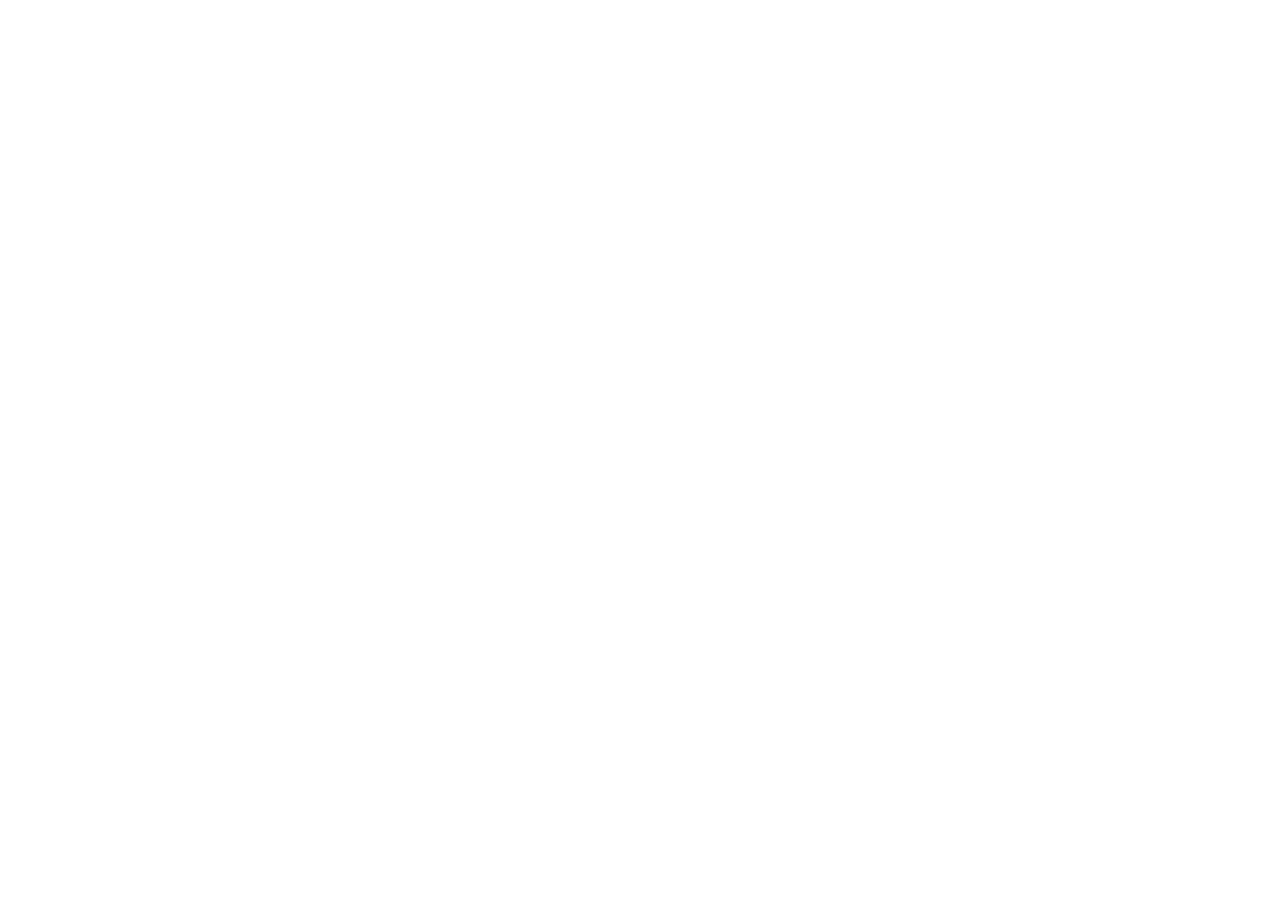
==== index.html @ e429cd85 "在login分支上修改了index和login页面" ====
<!DOCTYPE html>
<html lang="en">
<head>
    <meta charset="UTF-8">
    <meta name="viewport" content="width=device-width, initial-scale=1.0">
    <meta http-equiv="X-UA-Compatible" content="ie=edge">
    <title>Document</title>
</head>
<body>
    
</body>
</html>
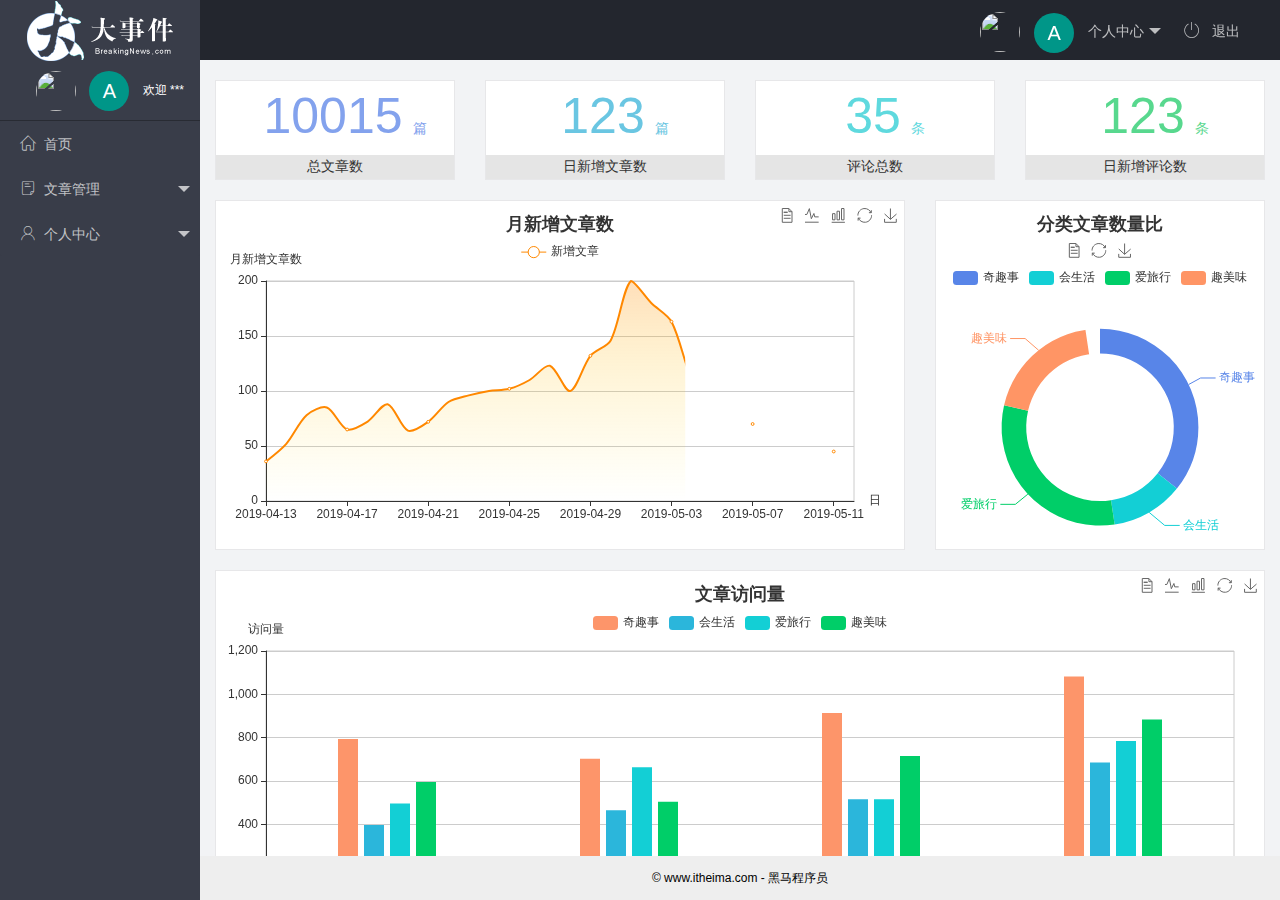
==== commit eb277667: "完成了login页面的开发" ====
--- a/index.html
+++ b/index.html
@@ -4,9 +4,106 @@
     <meta charset="UTF-8">
     <meta name="viewport" content="width=device-width, initial-scale=1.0">
     <meta http-equiv="X-UA-Compatible" content="ie=edge">
-    <title>Document</title>
+    <title>后台主页</title>
+    <link rel="stylesheet" href="./assets/lib/layui/css/layui.css">
+    <link rel="stylesheet" href="/assets/fonts/iconfont.css" />
+    <link rel="stylesheet" href="./assets/css/index.css">
 </head>
 <body>
-    
-</body>
+    <div class="layui-layout layui-layout-admin">
+      <div class="layui-header">
+        <div class="layui-logo layui-hide-xs layui-bg-black"> <img src="./assets/images/logo.png" alt=""></div>
+        <!-- 头部区域（可配合layui 已有的水平导航） -->
+        <ul class="layui-nav layui-layout-left">
+          <!-- 移动端显示 -->
+          <li class="layui-nav-item layui-show-xs-inline-block layui-hide-sm" lay-header-event="menuLeft">
+            <i class="layui-icon layui-icon-spread-left"></i>
+          </li>
+        
+          </li>
+        </ul>
+        <ul class="layui-nav layui-layout-right">
+          <li class="layui-nav-item layui-hide layui-show-md-inline-block">
+            <a href="javascript:;">
+              <img src="//tva1.sinaimg.cn/crop.0.0.118.118.180/5db11ff4gw1e77d3nqrv8j203b03cweg.jpg" class="layui-nav-img">
+              <span class="text-avatar">A</span>
+              个人中心
+            </a>
+            <dl class="layui-nav-child">
+              <dd><a href="">基本资料</a></dd>
+              <dd><a href="">更换头像</a></dd>
+              <dd><a href="">重置密码</a></dd>
+            </dl>
+          </li>
+          <li class="layui-nav-item" lay-header-event="menuRight" lay-unselect>
+            <a href="javascript:;">
+              <i class="iconfont icon-tuichu"></i>
+              退出
+            </a>
+          </li>
+        </ul>
+      </div>
+      
+      <div class="layui-side layui-bg-black">
+        <div class="layui-side-scroll">
+                <div class="userinfo">
+                        <img src="http://t.cn/RCzsdCq" class="layui-nav-img" />
+                        <span class="text-avatar">A</span>
+                        <span id="welcome">欢迎 ***</span>
+                      </div>
+          <!-- 左侧导航区域（可配合layui已有的垂直导航） -->
+          <ul class="layui-nav layui-nav-tree" lay-filter="test" lay-shrink="all">
+                <li class="layui-nav-item">
+                   
+                        <a class="" href="javascript:;" target="fm"> <span class="iconfont icon-home"></span>首页</a>
+                      </li>
+                      <li class="layui-nav-item">
+                            <a class="" href="javascript:;"><span class="iconfont icon-16"></span>文章管理</a>
+                            <dl class="layui-nav-child">
+                              <dd>
+                                <a href="javascript:;"><i class="layui-icon layui-icon-app"></i>文章类别</a>
+                              </dd>
+                              <dd>
+                                <a href="javascript:;"><i class="layui-icon layui-icon-app"></i>文章列表</a>
+                              </dd>
+                              <dd>
+                                <a href="javascript:;"><i class="layui-icon layui-icon-app"></i>发布文章</a>
+                              </dd>
+                            </dl>
+                          </li>
+            <li class="layui-nav-item">
+                    <a href="javascript:;"><span class="iconfont icon-user"></span>个人中心</a>
+                    <dl class="layui-nav-child">
+                      <dd>
+                        <a href="javascript:;"><i class="layui-icon layui-icon-app"></i>基本资料</a>
+                      </dd>
+                      <dd>
+                        <a href="javascript:;"><i class="layui-icon layui-icon-app"></i>更换头像</a>
+                      </dd>
+                      <dd>
+                        <a href="javascript:;"><i class="layui-icon layui-icon-app"></i>重置密码</a>
+                      </dd>
+                    </dl>
+            </li>
+          </ul>
+        </div>
+      </div>
+      
+      <div class="layui-body">
+        <!-- 内容主体区域 -->
+        <iframe name="fm" src="/home/dashboard.html" frameborder="0"></iframe>
+      </div>
+      
+      <div class="layui-footer">
+        <!-- 底部固定区域 -->
+        © www.itheima.com - 黑马程序员
+      </div>
+    </div>
+
+    </body>
+
+    <script src="./assets/lib/layui/layui.all.js"></script>
+    <script src="./assets/lib/jquery.js"></script>
+    <script src="./assets/js/BaseAPI.js"></script>
+    <script src="./assets/js/index.js"></script>
 </html>--- a/assets/lib/layui/css/layui.css
+++ b/assets/lib/layui/css/layui.css
@@ -0,0 +1,2 @@
+/** layui-v2.5.5 MIT License By https://www.layui.com */
+ .layui-inline,img{display:inline-block;vertical-align:middle}h1,h2,h3,h4,h5,h6{font-weight:400}.layui-edge,.layui-header,.layui-inline,.layui-main{position:relative}.layui-body,.layui-edge,.layui-elip{overflow:hidden}.layui-btn,.layui-edge,.layui-inline,img{vertical-align:middle}.layui-btn,.layui-disabled,.layui-icon,.layui-unselect{-moz-user-select:none;-webkit-user-select:none;-ms-user-select:none}.layui-elip,.layui-form-checkbox span,.layui-form-pane .layui-form-label{text-overflow:ellipsis;white-space:nowrap}.layui-breadcrumb,.layui-tree-btnGroup{visibility:hidden}blockquote,body,button,dd,div,dl,dt,form,h1,h2,h3,h4,h5,h6,input,li,ol,p,pre,td,textarea,th,ul{margin:0;padding:0;-webkit-tap-highlight-color:rgba(0,0,0,0)}a:active,a:hover{outline:0}img{border:none}li{list-style:none}table{border-collapse:collapse;border-spacing:0}h4,h5,h6{font-size:100%}button,input,optgroup,option,select,textarea{font-family:inherit;font-size:inherit;font-style:inherit;font-weight:inherit;outline:0}pre{white-space:pre-wrap;white-space:-moz-pre-wrap;white-space:-pre-wrap;white-space:-o-pre-wrap;word-wrap:break-word}body{line-height:24px;font:14px Helvetica Neue,Helvetica,PingFang SC,Tahoma,Arial,sans-serif}hr{height:1px;margin:10px 0;border:0;clear:both}a{color:#333;text-decoration:none}a:hover{color:#777}a cite{font-style:normal;*cursor:pointer}.layui-border-box,.layui-border-box *{box-sizing:border-box}.layui-box,.layui-box *{box-sizing:content-box}.layui-clear{clear:both;*zoom:1}.layui-clear:after{content:'\20';clear:both;*zoom:1;display:block;height:0}.layui-inline{*display:inline;*zoom:1}.layui-edge{display:inline-block;width:0;height:0;border-width:6px;border-style:dashed;border-color:transparent}.layui-edge-top{top:-4px;border-bottom-color:#999;border-bottom-style:solid}.layui-edge-right{border-left-color:#999;border-left-style:solid}.layui-edge-bottom{top:2px;border-top-color:#999;border-top-style:solid}.layui-edge-left{border-right-color:#999;border-right-style:solid}.layui-disabled,.layui-disabled:hover{color:#d2d2d2!important;cursor:not-allowed!important}.layui-circle{border-radius:100%}.layui-show{display:block!important}.layui-hide{display:none!important}@font-face{font-family:layui-icon;src:url(../font/iconfont.eot?v=250);src:url(../font/iconfont.eot?v=250#iefix) format('embedded-opentype'),url(../font/iconfont.woff2?v=250) format('woff2'),url(../font/iconfont.woff?v=250) format('woff'),url(../font/iconfont.ttf?v=250) format('truetype'),url(../font/iconfont.svg?v=250#layui-icon) format('svg')}.layui-icon{font-family:layui-icon!important;font-size:16px;font-style:normal;-webkit-font-smoothing:antialiased;-moz-osx-font-smoothing:grayscale}.layui-icon-reply-fill:before{content:"\e611"}.layui-icon-set-fill:before{content:"\e614"}.layui-icon-menu-fill:before{content:"\e60f"}.layui-icon-search:before{content:"\e615"}.layui-icon-share:before{content:"\e641"}.layui-icon-set-sm:before{content:"\e620"}.layui-icon-engine:before{content:"\e628"}.layui-icon-close:before{content:"\1006"}.layui-icon-close-fill:before{content:"\1007"}.layui-icon-chart-screen:before{content:"\e629"}.layui-icon-star:before{content:"\e600"}.layui-icon-circle-dot:before{content:"\e617"}.layui-icon-chat:before{content:"\e606"}.layui-icon-release:before{content:"\e609"}.layui-icon-list:before{content:"\e60a"}.layui-icon-chart:before{content:"\e62c"}.layui-icon-ok-circle:before{content:"\1005"}.layui-icon-layim-theme:before{content:"\e61b"}.layui-icon-table:before{content:"\e62d"}.layui-icon-right:before{content:"\e602"}.layui-icon-left:before{content:"\e603"}.layui-icon-cart-simple:before{content:"\e698"}.layui-icon-face-cry:before{content:"\e69c"}.layui-icon-face-smile:before{content:"\e6af"}.layui-icon-survey:before{content:"\e6b2"}.layui-icon-tree:before{content:"\e62e"}.layui-icon-upload-circle:before{content:"\e62f"}.layui-icon-add-circle:before{content:"\e61f"}.layui-icon-download-circle:before{content:"\e601"}.layui-icon-templeate-1:before{content:"\e630"}.layui-icon-util:before{content:"\e631"}.layui-icon-face-surprised:before{content:"\e664"}.layui-icon-edit:before{content:"\e642"}.layui-icon-speaker:before{content:"\e645"}.layui-icon-down:before{content:"\e61a"}.layui-icon-file:before{content:"\e621"}.layui-icon-layouts:before{content:"\e632"}.layui-icon-rate-half:before{content:"\e6c9"}.layui-icon-add-circle-fine:before{content:"\e608"}.layui-icon-prev-circle:before{content:"\e633"}.layui-icon-read:before{content:"\e705"}.layui-icon-404:before{content:"\e61c"}.layui-icon-carousel:before{content:"\e634"}.layui-icon-help:before{content:"\e607"}.layui-icon-code-circle:before{content:"\e635"}.layui-icon-water:before{content:"\e636"}.layui-icon-username:before{content:"\e66f"}.layui-icon-find-fill:before{content:"\e670"}.layui-icon-about:before{content:"\e60b"}.layui-icon-location:before{content:"\e715"}.layui-icon-up:before{content:"\e619"}.layui-icon-pause:before{content:"\e651"}.layui-icon-date:before{content:"\e637"}.layui-icon-layim-uploadfile:before{content:"\e61d"}.layui-icon-delete:before{content:"\e640"}.layui-icon-play:before{content:"\e652"}.layui-icon-top:before{content:"\e604"}.layui-icon-friends:before{content:"\e612"}.layui-icon-refresh-3:before{content:"\e9aa"}.layui-icon-ok:before{content:"\e605"}.layui-icon-layer:before{content:"\e638"}.layui-icon-face-smile-fine:before{content:"\e60c"}.layui-icon-dollar:before{content:"\e659"}.layui-icon-group:before{content:"\e613"}.layui-icon-layim-download:before{content:"\e61e"}.layui-icon-picture-fine:before{content:"\e60d"}.layui-icon-link:before{content:"\e64c"}.layui-icon-diamond:before{content:"\e735"}.layui-icon-log:before{content:"\e60e"}.layui-icon-rate-solid:before{content:"\e67a"}.layui-icon-fonts-del:before{content:"\e64f"}.layui-icon-unlink:before{content:"\e64d"}.layui-icon-fonts-clear:before{content:"\e639"}.layui-icon-triangle-r:before{content:"\e623"}.layui-icon-circle:before{content:"\e63f"}.layui-icon-radio:before{content:"\e643"}.layui-icon-align-center:before{content:"\e647"}.layui-icon-align-right:before{content:"\e648"}.layui-icon-align-left:before{content:"\e649"}.layui-icon-loading-1:before{content:"\e63e"}.layui-icon-return:before{content:"\e65c"}.layui-icon-fonts-strong:before{content:"\e62b"}.layui-icon-upload:before{content:"\e67c"}.layui-icon-dialogue:before{content:"\e63a"}.layui-icon-video:before{content:"\e6ed"}.layui-icon-headset:before{content:"\e6fc"}.layui-icon-cellphone-fine:before{content:"\e63b"}.layui-icon-add-1:before{content:"\e654"}.layui-icon-face-smile-b:before{content:"\e650"}.layui-icon-fonts-html:before{content:"\e64b"}.layui-icon-form:before{content:"\e63c"}.layui-icon-cart:before{content:"\e657"}.layui-icon-camera-fill:before{content:"\e65d"}.layui-icon-tabs:before{content:"\e62a"}.layui-icon-fonts-code:before{content:"\e64e"}.layui-icon-fire:before{content:"\e756"}.layui-icon-set:before{content:"\e716"}.layui-icon-fonts-u:before{content:"\e646"}.layui-icon-triangle-d:before{content:"\e625"}.layui-icon-tips:before{content:"\e702"}.layui-icon-picture:before{content:"\e64a"}.layui-icon-more-vertical:before{content:"\e671"}.layui-icon-flag:before{content:"\e66c"}.layui-icon-loading:before{content:"\e63d"}.layui-icon-fonts-i:before{content:"\e644"}.layui-icon-refresh-1:before{content:"\e666"}.layui-icon-rmb:before{content:"\e65e"}.layui-icon-home:before{content:"\e68e"}.layui-icon-user:before{content:"\e770"}.layui-icon-notice:before{content:"\e667"}.layui-icon-login-weibo:before{content:"\e675"}.layui-icon-voice:before{content:"\e688"}.layui-icon-upload-drag:before{content:"\e681"}.layui-icon-login-qq:before{content:"\e676"}.layui-icon-snowflake:before{content:"\e6b1"}.layui-icon-file-b:before{content:"\e655"}.layui-icon-template:before{content:"\e663"}.layui-icon-auz:before{content:"\e672"}.layui-icon-console:before{content:"\e665"}.layui-icon-app:before{content:"\e653"}.layui-icon-prev:before{content:"\e65a"}.layui-icon-website:before{content:"\e7ae"}.layui-icon-next:before{content:"\e65b"}.layui-icon-component:before{content:"\e857"}.layui-icon-more:before{content:"\e65f"}.layui-icon-login-wechat:before{content:"\e677"}.layui-icon-shrink-right:before{content:"\e668"}.layui-icon-spread-left:before{content:"\e66b"}.layui-icon-camera:before{content:"\e660"}.layui-icon-note:before{content:"\e66e"}.layui-icon-refresh:before{content:"\e669"}.layui-icon-female:before{content:"\e661"}.layui-icon-male:before{content:"\e662"}.layui-icon-password:before{content:"\e673"}.layui-icon-senior:before{content:"\e674"}.layui-icon-theme:before{content:"\e66a"}.layui-icon-tread:before{content:"\e6c5"}.layui-icon-praise:before{content:"\e6c6"}.layui-icon-star-fill:before{content:"\e658"}.layui-icon-rate:before{content:"\e67b"}.layui-icon-template-1:before{content:"\e656"}.layui-icon-vercode:before{content:"\e679"}.layui-icon-cellphone:before{content:"\e678"}.layui-icon-screen-full:before{content:"\e622"}.layui-icon-screen-restore:before{content:"\e758"}.layui-icon-cols:before{content:"\e610"}.layui-icon-export:before{content:"\e67d"}.layui-icon-print:before{content:"\e66d"}.layui-icon-slider:before{content:"\e714"}.layui-icon-addition:before{content:"\e624"}.layui-icon-subtraction:before{content:"\e67e"}.layui-icon-service:before{content:"\e626"}.layui-icon-transfer:before{content:"\e691"}.layui-main{width:1140px;margin:0 auto}.layui-header{z-index:1000;height:60px}.layui-header a:hover{transition:all .5s;-webkit-transition:all .5s}.layui-side{position:fixed;left:0;top:0;bottom:0;z-index:999;width:200px;overflow-x:hidden}.layui-side-scroll{position:relative;width:220px;height:100%;overflow-x:hidden}.layui-body{position:absolute;left:200px;right:0;top:0;bottom:0;z-index:998;width:auto;overflow-y:auto;box-sizing:border-box}.layui-layout-body{overflow:hidden}.layui-layout-admin .layui-header{background-color:#23262E}.layui-layout-admin .layui-side{top:60px;width:200px;overflow-x:hidden}.layui-layout-admin .layui-body{position:fixed;top:60px;bottom:44px}.layui-layout-admin .layui-main{width:auto;margin:0 15px}.layui-layout-admin .layui-footer{position:fixed;left:200px;right:0;bottom:0;height:44px;line-height:44px;padding:0 15px;background-color:#eee}.layui-layout-admin .layui-logo{position:absolute;left:0;top:0;width:200px;height:100%;line-height:60px;text-align:center;color:#009688;font-size:16px}.layui-layout-admin .layui-header .layui-nav{background:0 0}.layui-layout-left{position:absolute!important;left:200px;top:0}.layui-layout-right{position:absolute!important;right:0;top:0}.layui-container{position:relative;margin:0 auto;padding:0 15px;box-sizing:border-box}.layui-fluid{position:relative;margin:0 auto;padding:0 15px}.layui-row:after,.layui-row:before{content:'';display:block;clear:both}.layui-col-lg1,.layui-col-lg10,.layui-col-lg11,.layui-col-lg12,.layui-col-lg2,.layui-col-lg3,.layui-col-lg4,.layui-col-lg5,.layui-col-lg6,.layui-col-lg7,.layui-col-lg8,.layui-col-lg9,.layui-col-md1,.layui-col-md10,.layui-col-md11,.layui-col-md12,.layui-col-md2,.layui-col-md3,.layui-col-md4,.layui-col-md5,.layui-col-md6,.layui-col-md7,.layui-col-md8,.layui-col-md9,.layui-col-sm1,.layui-col-sm10,.layui-col-sm11,.layui-col-sm12,.layui-col-sm2,.layui-col-sm3,.layui-col-sm4,.layui-col-sm5,.layui-col-sm6,.layui-col-sm7,.layui-col-sm8,.layui-col-sm9,.layui-col-xs1,.layui-col-xs10,.layui-col-xs11,.layui-col-xs12,.layui-col-xs2,.layui-col-xs3,.layui-col-xs4,.layui-col-xs5,.layui-col-xs6,.layui-col-xs7,.layui-col-xs8,.layui-col-xs9{position:relative;display:block;box-sizing:border-box}.layui-col-xs1,.layui-col-xs10,.layui-col-xs11,.layui-col-xs12,.layui-col-xs2,.layui-col-xs3,.layui-col-xs4,.layui-col-xs5,.layui-col-xs6,.layui-col-xs7,.layui-col-xs8,.layui-col-xs9{float:left}.layui-col-xs1{width:8.33333333%}.layui-col-xs2{width:16.66666667%}.layui-col-xs3{width:25%}.layui-col-xs4{width:33.33333333%}.layui-col-xs5{width:41.66666667%}.layui-col-xs6{width:50%}.layui-col-xs7{width:58.33333333%}.layui-col-xs8{width:66.66666667%}.layui-col-xs9{width:75%}.layui-col-xs10{width:83.33333333%}.layui-col-xs11{width:91.66666667%}.layui-col-xs12{width:100%}.layui-col-xs-offset1{margin-left:8.33333333%}.layui-col-xs-offset2{margin-left:16.66666667%}.layui-col-xs-offset3{margin-left:25%}.layui-col-xs-offset4{margin-left:33.33333333%}.layui-col-xs-offset5{margin-left:41.66666667%}.layui-col-xs-offset6{margin-left:50%}.layui-col-xs-offset7{margin-left:58.33333333%}.layui-col-xs-offset8{margin-left:66.66666667%}.layui-col-xs-offset9{margin-left:75%}.layui-col-xs-offset10{margin-left:83.33333333%}.layui-col-xs-offset11{margin-left:91.66666667%}.layui-col-xs-offset12{margin-left:100%}@media screen and (max-width:768px){.layui-hide-xs{display:none!important}.layui-show-xs-block{display:block!important}.layui-show-xs-inline{display:inline!important}.layui-show-xs-inline-block{display:inline-block!important}}@media screen and (min-width:768px){.layui-container{width:750px}.layui-hide-sm{display:none!important}.layui-show-sm-block{display:block!important}.layui-show-sm-inline{display:inline!important}.layui-show-sm-inline-block{display:inline-block!important}.layui-col-sm1,.layui-col-sm10,.layui-col-sm11,.layui-col-sm12,.layui-col-sm2,.layui-col-sm3,.layui-col-sm4,.layui-col-sm5,.layui-col-sm6,.layui-col-sm7,.layui-col-sm8,.layui-col-sm9{float:left}.layui-col-sm1{width:8.33333333%}.layui-col-sm2{width:16.66666667%}.layui-col-sm3{width:25%}.layui-col-sm4{width:33.33333333%}.layui-col-sm5{width:41.66666667%}.layui-col-sm6{width:50%}.layui-col-sm7{width:58.33333333%}.layui-col-sm8{width:66.66666667%}.layui-col-sm9{width:75%}.layui-col-sm10{width:83.33333333%}.layui-col-sm11{width:91.66666667%}.layui-col-sm12{width:100%}.layui-col-sm-offset1{margin-left:8.33333333%}.layui-col-sm-offset2{margin-left:16.66666667%}.layui-col-sm-offset3{margin-left:25%}.layui-col-sm-offset4{margin-left:33.33333333%}.layui-col-sm-offset5{margin-left:41.66666667%}.layui-col-sm-offset6{margin-left:50%}.layui-col-sm-offset7{margin-left:58.33333333%}.layui-col-sm-offset8{margin-left:66.66666667%}.layui-col-sm-offset9{margin-left:75%}.layui-col-sm-offset10{margin-left:83.33333333%}.layui-col-sm-offset11{margin-left:91.66666667%}.layui-col-sm-offset12{margin-left:100%}}@media screen and (min-width:992px){.layui-container{width:970px}.layui-hide-md{display:none!important}.layui-show-md-block{display:block!important}.layui-show-md-inline{display:inline!important}.layui-show-md-inline-block{display:inline-block!important}.layui-col-md1,.layui-col-md10,.layui-col-md11,.layui-col-md12,.layui-col-md2,.layui-col-md3,.layui-col-md4,.layui-col-md5,.layui-col-md6,.layui-col-md7,.layui-col-md8,.layui-col-md9{float:left}.layui-col-md1{width:8.33333333%}.layui-col-md2{width:16.66666667%}.layui-col-md3{width:25%}.layui-col-md4{width:33.33333333%}.layui-col-md5{width:41.66666667%}.layui-col-md6{width:50%}.layui-col-md7{width:58.33333333%}.layui-col-md8{width:66.66666667%}.layui-col-md9{width:75%}.layui-col-md10{width:83.33333333%}.layui-col-md11{width:91.66666667%}.layui-col-md12{width:100%}.layui-col-md-offset1{margin-left:8.33333333%}.layui-col-md-offset2{margin-left:16.66666667%}.layui-col-md-offset3{margin-left:25%}.layui-col-md-offset4{margin-left:33.33333333%}.layui-col-md-offset5{margin-left:41.66666667%}.layui-col-md-offset6{margin-left:50%}.layui-col-md-offset7{margin-left:58.33333333%}.layui-col-md-offset8{margin-left:66.66666667%}.layui-col-md-offset9{margin-left:75%}.layui-col-md-offset10{margin-left:83.33333333%}.layui-col-md-offset11{margin-left:91.66666667%}.layui-col-md-offset12{margin-left:100%}}@media screen and (min-width:1200px){.layui-container{width:1170px}.layui-hide-lg{display:none!important}.layui-show-lg-block{display:block!important}.layui-show-lg-inline{display:inline!important}.layui-show-lg-inline-block{display:inline-block!important}.layui-col-lg1,.layui-col-lg10,.layui-col-lg11,.layui-col-lg12,.layui-col-lg2,.layui-col-lg3,.layui-col-lg4,.layui-col-lg5,.layui-col-lg6,.layui-col-lg7,.layui-col-lg8,.layui-col-lg9{float:left}.layui-col-lg1{width:8.33333333%}.layui-col-lg2{width:16.66666667%}.layui-col-lg3{width:25%}.layui-col-lg4{width:33.33333333%}.layui-col-lg5{width:41.66666667%}.layui-col-lg6{width:50%}.layui-col-lg7{width:58.33333333%}.layui-col-lg8{width:66.66666667%}.layui-col-lg9{width:75%}.layui-col-lg10{width:83.33333333%}.layui-col-lg11{width:91.66666667%}.layui-col-lg12{width:100%}.layui-col-lg-offset1{margin-left:8.33333333%}.layui-col-lg-offset2{margin-left:16.66666667%}.layui-col-lg-offset3{margin-left:25%}.layui-col-lg-offset4{margin-left:33.33333333%}.layui-col-lg-offset5{margin-left:41.66666667%}.layui-col-lg-offset6{margin-left:50%}.layui-col-lg-offset7{margin-left:58.33333333%}.layui-col-lg-offset8{margin-left:66.66666667%}.layui-col-lg-offset9{margin-left:75%}.layui-col-lg-offset10{margin-left:83.33333333%}.layui-col-lg-offset11{margin-left:91.66666667%}.layui-col-lg-offset12{margin-left:100%}}.layui-col-space1{margin:-.5px}.layui-col-space1>*{padding:.5px}.layui-col-space3{margin:-1.5px}.layui-col-space3>*{padding:1.5px}.layui-col-space5{margin:-2.5px}.layui-col-space5>*{padding:2.5px}.layui-col-space8{margin:-3.5px}.layui-col-space8>*{padding:3.5px}.layui-col-space10{margin:-5px}.layui-col-space10>*{padding:5px}.layui-col-space12{margin:-6px}.layui-col-space12>*{padding:6px}.layui-col-space15{margin:-7.5px}.layui-col-space15>*{padding:7.5px}.layui-col-space18{margin:-9px}.layui-col-space18>*{padding:9px}.layui-col-space20{margin:-10px}.layui-col-space20>*{padding:10px}.layui-col-space22{margin:-11px}.layui-col-space22>*{padding:11px}.layui-col-space25{margin:-12.5px}.layui-col-space25>*{padding:12.5px}.layui-col-space30{margin:-15px}.layui-col-space30>*{padding:15px}.layui-btn,.layui-input,.layui-select,.layui-textarea,.layui-upload-button{outline:0;-webkit-appearance:none;transition:all .3s;-webkit-transition:all .3s;box-sizing:border-box}.layui-elem-quote{margin-bottom:10px;padding:15px;line-height:22px;border-left:5px solid #009688;border-radius:0 2px 2px 0;background-color:#f2f2f2}.layui-quote-nm{border-style:solid;border-width:1px 1px 1px 5px;background:0 0}.layui-elem-field{margin-bottom:10px;padding:0;border-width:1px;border-style:solid}.layui-elem-field legend{margin-left:20px;padding:0 10px;font-size:20px;font-weight:300}.layui-field-title{margin:10px 0 20px;border-width:1px 0 0}.layui-field-box{padding:10px 15px}.layui-field-title .layui-field-box{padding:10px 0}.layui-progress{position:relative;height:6px;border-radius:20px;background-color:#e2e2e2}.layui-progress-bar{position:absolute;left:0;top:0;width:0;max-width:100%;height:6px;border-radius:20px;text-align:right;background-color:#5FB878;transition:all .3s;-webkit-transition:all .3s}.layui-progress-big,.layui-progress-big .layui-progress-bar{height:18px;line-height:18px}.layui-progress-text{position:relative;top:-20px;line-height:18px;font-size:12px;color:#666}.layui-progress-big .layui-progress-text{position:static;padding:0 10px;color:#fff}.layui-collapse{border-width:1px;border-style:solid;border-radius:2px}.layui-colla-content,.layui-colla-item{border-top-width:1px;border-top-style:solid}.layui-colla-item:first-child{border-top:none}.layui-colla-title{position:relative;height:42px;line-height:42px;padding:0 15px 0 35px;color:#333;background-color:#f2f2f2;cursor:pointer;font-size:14px;overflow:hidden}.layui-colla-content{display:none;padding:10px 15px;line-height:22px;color:#666}.layui-colla-icon{position:absolute;left:15px;top:0;font-size:14px}.layui-card{margin-bottom:15px;border-radius:2px;background-color:#fff;box-shadow:0 1px 2px 0 rgba(0,0,0,.05)}.layui-card:last-child{margin-bottom:0}.layui-card-header{position:relative;height:42px;line-height:42px;padding:0 15px;border-bottom:1px solid #f6f6f6;color:#333;border-radius:2px 2px 0 0;font-size:14px}.layui-bg-black,.layui-bg-blue,.layui-bg-cyan,.layui-bg-green,.layui-bg-orange,.layui-bg-red{color:#fff!important}.layui-card-body{position:relative;padding:10px 15px;line-height:24px}.layui-card-body[pad15]{padding:15px}.layui-card-body[pad20]{padding:20px}.layui-card-body .layui-table{margin:5px 0}.layui-card .layui-tab{margin:0}.layui-panel-window{position:relative;padding:15px;border-radius:0;border-top:5px solid #E6E6E6;background-color:#fff}.layui-auxiliar-moving{position:fixed;left:0;right:0;top:0;bottom:0;width:100%;height:100%;background:0 0;z-index:9999999999}.layui-form-label,.layui-form-mid,.layui-form-select,.layui-input-block,.layui-input-inline,.layui-textarea{position:relative}.layui-bg-red{background-color:#FF5722!important}.layui-bg-orange{background-color:#FFB800!important}.layui-bg-green{background-color:#009688!important}.layui-bg-cyan{background-color:#2F4056!important}.layui-bg-blue{background-color:#1E9FFF!important}.layui-bg-black{background-color:#393D49!important}.layui-bg-gray{background-color:#eee!important;color:#666!important}.layui-badge-rim,.layui-colla-content,.layui-colla-item,.layui-collapse,.layui-elem-field,.layui-form-pane .layui-form-item[pane],.layui-form-pane .layui-form-label,.layui-input,.layui-layedit,.layui-layedit-tool,.layui-quote-nm,.layui-select,.layui-tab-bar,.layui-tab-card,.layui-tab-title,.layui-tab-title .layui-this:after,.layui-textarea{border-color:#e6e6e6}.layui-timeline-item:before,hr{background-color:#e6e6e6}.layui-text{line-height:22px;font-size:14px;color:#666}.layui-text h1,.layui-text h2,.layui-text h3{font-weight:500;color:#333}.layui-text h1{font-size:30px}.layui-text h2{font-size:24px}.layui-text h3{font-size:18px}.layui-text a:not(.layui-btn){color:#01AAED}.layui-text a:not(.layui-btn):hover{text-decoration:underline}.layui-text ul{padding:5px 0 5px 15px}.layui-text ul li{margin-top:5px;list-style-type:disc}.layui-text em,.layui-word-aux{color:#999!important;padding:0 5px!important}.layui-btn{display:inline-block;height:38px;line-height:38px;padding:0 18px;background-color:#009688;color:#fff;white-space:nowrap;text-align:center;font-size:14px;border:none;border-radius:2px;cursor:pointer}.layui-btn:hover{opacity:.8;filter:alpha(opacity=80);color:#fff}.layui-btn:active{opacity:1;filter:alpha(opacity=100)}.layui-btn+.layui-btn{margin-left:10px}.layui-btn-container{font-size:0}.layui-btn-container .layui-btn{margin-right:10px;margin-bottom:10px}.layui-btn-container .layui-btn+.layui-btn{margin-left:0}.layui-table .layui-btn-container .layui-btn{margin-bottom:9px}.layui-btn-radius{border-radius:100px}.layui-btn .layui-icon{margin-right:3px;font-size:18px;vertical-align:bottom;vertical-align:middle\9}.layui-btn-primary{border:1px solid #C9C9C9;background-color:#fff;color:#555}.layui-btn-primary:hover{border-color:#009688;color:#333}.layui-btn-normal{background-color:#1E9FFF}.layui-btn-warm{background-color:#FFB800}.layui-btn-danger{background-color:#FF5722}.layui-btn-checked{background-color:#5FB878}.layui-btn-disabled,.layui-btn-disabled:active,.layui-btn-disabled:hover{border:1px solid #e6e6e6;background-color:#FBFBFB;color:#C9C9C9;cursor:not-allowed;opacity:1}.layui-btn-lg{height:44px;line-height:44px;padding:0 25px;font-size:16px}.layui-btn-sm{height:30px;line-height:30px;padding:0 10px;font-size:12px}.layui-btn-sm i{font-size:16px!important}.layui-btn-xs{height:22px;line-height:22px;padding:0 5px;font-size:12px}.layui-btn-xs i{font-size:14px!important}.layui-btn-group{display:inline-block;vertical-align:middle;font-size:0}.layui-btn-group .layui-btn{margin-left:0!important;margin-right:0!important;border-left:1px solid rgba(255,255,255,.5);border-radius:0}.layui-btn-group .layui-btn-primary{border-left:none}.layui-btn-group .layui-btn-primary:hover{border-color:#C9C9C9;color:#009688}.layui-btn-group .layui-btn:first-child{border-left:none;border-radius:2px 0 0 2px}.layui-btn-group .layui-btn-primary:first-child{border-left:1px solid #c9c9c9}.layui-btn-group .layui-btn:last-child{border-radius:0 2px 2px 0}.layui-btn-group .layui-btn+.layui-btn{margin-left:0}.layui-btn-group+.layui-btn-group{margin-left:10px}.layui-btn-fluid{width:100%}.layui-input,.layui-select,.layui-textarea{height:38px;line-height:1.3;line-height:38px\9;border-width:1px;border-style:solid;background-color:#fff;border-radius:2px}.layui-input::-webkit-input-placeholder,.layui-select::-webkit-input-placeholder,.layui-textarea::-webkit-input-placeholder{line-height:1.3}.layui-input,.layui-textarea{display:block;width:100%;padding-left:10px}.layui-input:hover,.layui-textarea:hover{border-color:#D2D2D2!important}.layui-input:focus,.layui-textarea:focus{border-color:#C9C9C9!important}.layui-textarea{min-height:100px;height:auto;line-height:20px;padding:6px 10px;resize:vertical}.layui-select{padding:0 10px}.layui-form input[type=checkbox],.layui-form input[type=radio],.layui-form select{display:none}.layui-form [lay-ignore]{display:initial}.layui-form-item{margin-bottom:15px;clear:both;*zoom:1}.layui-form-item:after{content:'\20';clear:both;*zoom:1;display:block;height:0}.layui-form-label{float:left;display:block;padding:9px 15px;width:80px;font-weight:400;line-height:20px;text-align:right}.layui-form-label-col{display:block;float:none;padding:9px 0;line-height:20px;text-align:left}.layui-form-item .layui-inline{margin-bottom:5px;margin-right:10px}.layui-input-block{margin-left:110px;min-height:36px}.layui-input-inline{display:inline-block;vertical-align:middle}.layui-form-item .layui-input-inline{float:left;width:190px;margin-right:10px}.layui-form-text .layui-input-inline{width:auto}.layui-form-mid{float:left;display:block;padding:9px 0!important;line-height:20px;margin-right:10px}.layui-form-danger+.layui-form-select .layui-input,.layui-form-danger:focus{border-color:#FF5722!important}.layui-form-select .layui-input{padding-right:30px;cursor:pointer}.layui-form-select .layui-edge{position:absolute;right:10px;top:50%;margin-top:-3px;cursor:pointer;border-width:6px;border-top-color:#c2c2c2;border-top-style:solid;transition:all .3s;-webkit-transition:all .3s}.layui-form-select dl{display:none;position:absolute;left:0;top:42px;padding:5px 0;z-index:899;min-width:100%;border:1px solid #d2d2d2;max-height:300px;overflow-y:auto;background-color:#fff;border-radius:2px;box-shadow:0 2px 4px rgba(0,0,0,.12);box-sizing:border-box}.layui-form-select dl dd,.layui-form-select dl dt{padding:0 10px;line-height:36px;white-space:nowrap;overflow:hidden;text-overflow:ellipsis}.layui-form-select dl dt{font-size:12px;color:#999}.layui-form-select dl dd{cursor:pointer}.layui-form-select dl dd:hover{background-color:#f2f2f2;-webkit-transition:.5s all;transition:.5s all}.layui-form-select .layui-select-group dd{padding-left:20px}.layui-form-select dl dd.layui-select-tips{padding-left:10px!important;color:#999}.layui-form-select dl dd.layui-this{background-color:#5FB878;color:#fff}.layui-form-checkbox,.layui-form-select dl dd.layui-disabled{background-color:#fff}.layui-form-selected dl{display:block}.layui-form-checkbox,.layui-form-checkbox *,.layui-form-switch{display:inline-block;vertical-align:middle}.layui-form-selected .layui-edge{margin-top:-9px;-webkit-transform:rotate(180deg);transform:rotate(180deg);margin-top:-3px\9}:root .layui-form-selected .layui-edge{margin-top:-9px\0/IE9}.layui-form-selectup dl{top:auto;bottom:42px}.layui-select-none{margin:5px 0;text-align:center;color:#999}.layui-select-disabled .layui-disabled{border-color:#eee!important}.layui-select-disabled .layui-edge{border-top-color:#d2d2d2}.layui-form-checkbox{position:relative;height:30px;line-height:30px;margin-right:10px;padding-right:30px;cursor:pointer;font-size:0;-webkit-transition:.1s linear;transition:.1s linear;box-sizing:border-box}.layui-form-checkbox span{padding:0 10px;height:100%;font-size:14px;border-radius:2px 0 0 2px;background-color:#d2d2d2;color:#fff;overflow:hidden}.layui-form-checkbox:hover span{background-color:#c2c2c2}.layui-form-checkbox i{position:absolute;right:0;top:0;width:30px;height:28px;border:1px solid #d2d2d2;border-left:none;border-radius:0 2px 2px 0;color:#fff;font-size:20px;text-align:center}.layui-form-checkbox:hover i{border-color:#c2c2c2;color:#c2c2c2}.layui-form-checked,.layui-form-checked:hover{border-color:#5FB878}.layui-form-checked span,.layui-form-checked:hover span{background-color:#5FB878}.layui-form-checked i,.layui-form-checked:hover i{color:#5FB878}.layui-form-item .layui-form-checkbox{margin-top:4px}.layui-form-checkbox[lay-skin=primary]{height:auto!important;line-height:normal!important;min-width:18px;min-height:18px;border:none!important;margin-right:0;padding-left:28px;padding-right:0;background:0 0}.layui-form-checkbox[lay-skin=primary] span{padding-left:0;padding-right:15px;line-height:18px;background:0 0;color:#666}.layui-form-checkbox[lay-skin=primary] i{right:auto;left:0;width:16px;height:16px;line-height:16px;border:1px solid #d2d2d2;font-size:12px;border-radius:2px;background-color:#fff;-webkit-transition:.1s linear;transition:.1s linear}.layui-form-checkbox[lay-skin=primary]:hover i{border-color:#5FB878;color:#fff}.layui-form-checked[lay-skin=primary] i{border-color:#5FB878!important;background-color:#5FB878;color:#fff}.layui-checkbox-disbaled[lay-skin=primary] span{background:0 0!important;color:#c2c2c2}.layui-checkbox-disbaled[lay-skin=primary]:hover i{border-color:#d2d2d2}.layui-form-item .layui-form-checkbox[lay-skin=primary]{margin-top:10px}.layui-form-switch{position:relative;height:22px;line-height:22px;min-width:35px;padding:0 5px;margin-top:8px;border:1px solid #d2d2d2;border-radius:20px;cursor:pointer;background-color:#fff;-webkit-transition:.1s linear;transition:.1s linear}.layui-form-switch i{position:absolute;left:5px;top:3px;width:16px;height:16px;border-radius:20px;background-color:#d2d2d2;-webkit-transition:.1s linear;transition:.1s linear}.layui-form-switch em{position:relative;top:0;width:25px;margin-left:21px;padding:0!important;text-align:center!important;color:#999!important;font-style:normal!important;font-size:12px}.layui-form-onswitch{border-color:#5FB878;background-color:#5FB878}.layui-checkbox-disbaled,.layui-checkbox-disbaled i{border-color:#e2e2e2!important}.layui-form-onswitch i{left:100%;margin-left:-21px;background-color:#fff}.layui-form-onswitch em{margin-left:5px;margin-right:21px;color:#fff!important}.layui-checkbox-disbaled span{background-color:#e2e2e2!important}.layui-checkbox-disbaled:hover i{color:#fff!important}[lay-radio]{display:none}.layui-form-radio,.layui-form-radio *{display:inline-block;vertical-align:middle}.layui-form-radio{line-height:28px;margin:6px 10px 0 0;padding-right:10px;cursor:pointer;font-size:0}.layui-form-radio *{font-size:14px}.layui-form-radio>i{margin-right:8px;font-size:22px;color:#c2c2c2}.layui-form-radio>i:hover,.layui-form-radioed>i{color:#5FB878}.layui-radio-disbaled>i{color:#e2e2e2!important}.layui-form-pane .layui-form-label{width:110px;padding:8px 15px;height:38px;line-height:20px;border-width:1px;border-style:solid;border-radius:2px 0 0 2px;text-align:center;background-color:#FBFBFB;overflow:hidden;box-sizing:border-box}.layui-form-pane .layui-input-inline{margin-left:-1px}.layui-form-pane .layui-input-block{margin-left:110px;left:-1px}.layui-form-pane .layui-input{border-radius:0 2px 2px 0}.layui-form-pane .layui-form-text .layui-form-label{float:none;width:100%;border-radius:2px;box-sizing:border-box;text-align:left}.layui-form-pane .layui-form-text .layui-input-inline{display:block;margin:0;top:-1px;clear:both}.layui-form-pane .layui-form-text .layui-input-block{margin:0;left:0;top:-1px}.layui-form-pane .layui-form-text .layui-textarea{min-height:100px;border-radius:0 0 2px 2px}.layui-form-pane .layui-form-checkbox{margin:4px 0 4px 10px}.layui-form-pane .layui-form-radio,.layui-form-pane .layui-form-switch{margin-top:6px;margin-left:10px}.layui-form-pane .layui-form-item[pane]{position:relative;border-width:1px;border-style:solid}.layui-form-pane .layui-form-item[pane] .layui-form-label{position:absolute;left:0;top:0;height:100%;border-width:0 1px 0 0}.layui-form-pane .layui-form-item[pane] .layui-input-inline{margin-left:110px}@media screen and (max-width:450px){.layui-form-item .layui-form-label{text-overflow:ellipsis;overflow:hidden;white-space:nowrap}.layui-form-item .layui-inline{display:block;margin-right:0;margin-bottom:20px;clear:both}.layui-form-item .layui-inline:after{content:'\20';clear:both;display:block;height:0}.layui-form-item .layui-input-inline{display:block;float:none;left:-3px;width:auto;margin:0 0 10px 112px}.layui-form-item .layui-input-inline+.layui-form-mid{margin-left:110px;top:-5px;padding:0}.layui-form-item .layui-form-checkbox{margin-right:5px;margin-bottom:5px}}.layui-layedit{border-width:1px;border-style:solid;border-radius:2px}.layui-layedit-tool{padding:3px 5px;border-bottom-width:1px;border-bottom-style:solid;font-size:0}.layedit-tool-fixed{position:fixed;top:0;border-top:1px solid #e2e2e2}.layui-layedit-tool .layedit-tool-mid,.layui-layedit-tool .layui-icon{display:inline-block;vertical-align:middle;text-align:center;font-size:14px}.layui-layedit-tool .layui-icon{position:relative;width:32px;height:30px;line-height:30px;margin:3px 5px;color:#777;cursor:pointer;border-radius:2px}.layui-layedit-tool .layui-icon:hover{color:#393D49}.layui-layedit-tool .layui-icon:active{color:#000}.layui-layedit-tool .layedit-tool-active{background-color:#e2e2e2;color:#000}.layui-layedit-tool .layui-disabled,.layui-layedit-tool .layui-disabled:hover{color:#d2d2d2;cursor:not-allowed}.layui-layedit-tool .layedit-tool-mid{width:1px;height:18px;margin:0 10px;background-color:#d2d2d2}.layedit-tool-html{width:50px!important;font-size:30px!important}.layedit-tool-b,.layedit-tool-code,.layedit-tool-help{font-size:16px!important}.layedit-tool-d,.layedit-tool-face,.layedit-tool-image,.layedit-tool-unlink{font-size:18px!important}.layedit-tool-image input{position:absolute;font-size:0;left:0;top:0;width:100%;height:100%;opacity:.01;filter:Alpha(opacity=1);cursor:pointer}.layui-layedit-iframe iframe{display:block;width:100%}#LAY_layedit_code{overflow:hidden}.layui-laypage{display:inline-block;*display:inline;*zoom:1;vertical-align:middle;margin:10px 0;font-size:0}.layui-laypage>a:first-child,.layui-laypage>a:first-child em{border-radius:2px 0 0 2px}.layui-laypage>a:last-child,.layui-laypage>a:last-child em{border-radius:0 2px 2px 0}.layui-laypage>:first-child{margin-left:0!important}.layui-laypage>:last-child{margin-right:0!important}.layui-laypage a,.layui-laypage button,.layui-laypage input,.layui-laypage select,.layui-laypage span{border:1px solid #e2e2e2}.layui-laypage a,.layui-laypage span{display:inline-block;*display:inline;*zoom:1;vertical-align:middle;padding:0 15px;height:28px;line-height:28px;margin:0 -1px 5px 0;background-color:#fff;color:#333;font-size:12px}.layui-flow-more a *,.layui-laypage input,.layui-table-view select[lay-ignore]{display:inline-block}.layui-laypage a:hover{color:#009688}.layui-laypage em{font-style:normal}.layui-laypage .layui-laypage-spr{color:#999;font-weight:700}.layui-laypage a{text-decoration:none}.layui-laypage .layui-laypage-curr{position:relative}.layui-laypage .layui-laypage-curr em{position:relative;color:#fff}.layui-laypage .layui-laypage-curr .layui-laypage-em{position:absolute;left:-1px;top:-1px;padding:1px;width:100%;height:100%;background-color:#009688}.layui-laypage-em{border-radius:2px}.layui-laypage-next em,.layui-laypage-prev em{font-family:Sim sun;font-size:16px}.layui-laypage .layui-laypage-count,.layui-laypage .layui-laypage-limits,.layui-laypage .layui-laypage-refresh,.layui-laypage .layui-laypage-skip{margin-left:10px;margin-right:10px;padding:0;border:none}.layui-laypage .layui-laypage-limits,.layui-laypage .layui-laypage-refresh{vertical-align:top}.layui-laypage .layui-laypage-refresh i{font-size:18px;cursor:pointer}.layui-laypage select{height:22px;padding:3px;border-radius:2px;cursor:pointer}.layui-laypage .layui-laypage-skip{height:30px;line-height:30px;color:#999}.layui-laypage button,.layui-laypage input{height:30px;line-height:30px;border-radius:2px;vertical-align:top;background-color:#fff;box-sizing:border-box}.layui-laypage input{width:40px;margin:0 10px;padding:0 3px;text-align:center}.layui-laypage input:focus,.layui-laypage select:focus{border-color:#009688!important}.layui-laypage button{margin-left:10px;padding:0 10px;cursor:pointer}.layui-table,.layui-table-view{margin:10px 0}.layui-flow-more{margin:10px 0;text-align:center;color:#999;font-size:14px}.layui-flow-more a{height:32px;line-height:32px}.layui-flow-more a *{vertical-align:top}.layui-flow-more a cite{padding:0 20px;border-radius:3px;background-color:#eee;color:#333;font-style:normal}.layui-flow-more a cite:hover{opacity:.8}.layui-flow-more a i{font-size:30px;color:#737383}.layui-table{width:100%;background-color:#fff;color:#666}.layui-table tr{transition:all .3s;-webkit-transition:all .3s}.layui-table th{text-align:left;font-weight:400}.layui-table tbody tr:hover,.layui-table thead tr,.layui-table-click,.layui-table-header,.layui-table-hover,.layui-table-mend,.layui-table-patch,.layui-table-tool,.layui-table-total,.layui-table-total tr,.layui-table[lay-even] tr:nth-child(even){background-color:#f2f2f2}.layui-table td,.layui-table th,.layui-table-col-set,.layui-table-fixed-r,.layui-table-grid-down,.layui-table-header,.layui-table-page,.layui-table-tips-main,.layui-table-tool,.layui-table-total,.layui-table-view,.layui-table[lay-skin=line],.layui-table[lay-skin=row]{border-width:1px;border-style:solid;border-color:#e6e6e6}.layui-table td,.layui-table th{position:relative;padding:9px 15px;min-height:20px;line-height:20px;font-size:14px}.layui-table[lay-skin=line] td,.layui-table[lay-skin=line] th{border-width:0 0 1px}.layui-table[lay-skin=row] td,.layui-table[lay-skin=row] th{border-width:0 1px 0 0}.layui-table[lay-skin=nob] td,.layui-table[lay-skin=nob] th{border:none}.layui-table img{max-width:100px}.layui-table[lay-size=lg] td,.layui-table[lay-size=lg] th{padding:15px 30px}.layui-table-view .layui-table[lay-size=lg] .layui-table-cell{height:40px;line-height:40px}.layui-table[lay-size=sm] td,.layui-table[lay-size=sm] th{font-size:12px;padding:5px 10px}.layui-table-view .layui-table[lay-size=sm] .layui-table-cell{height:20px;line-height:20px}.layui-table[lay-data]{display:none}.layui-table-box{position:relative;overflow:hidden}.layui-table-view .layui-table{position:relative;width:auto;margin:0}.layui-table-view .layui-table[lay-skin=line]{border-width:0 1px 0 0}.layui-table-view .layui-table[lay-skin=row]{border-width:0 0 1px}.layui-table-view .layui-table td,.layui-table-view .layui-table th{padding:5px 0;border-top:none;border-left:none}.layui-table-view .layui-table th.layui-unselect .layui-table-cell span{cursor:pointer}.layui-table-view .layui-table td{cursor:default}.layui-table-view .layui-table td[data-edit=text]{cursor:text}.layui-table-view .layui-form-checkbox[lay-skin=primary] i{width:18px;height:18px}.layui-table-view .layui-form-radio{line-height:0;padding:0}.layui-table-view .layui-form-radio>i{margin:0;font-size:20px}.layui-table-init{position:absolute;left:0;top:0;width:100%;height:100%;text-align:center;z-index:110}.layui-table-init .layui-icon{position:absolute;left:50%;top:50%;margin:-15px 0 0 -15px;font-size:30px;color:#c2c2c2}.layui-table-header{border-width:0 0 1px;overflow:hidden}.layui-table-header .layui-table{margin-bottom:-1px}.layui-table-tool .layui-inline[lay-event]{position:relative;width:26px;height:26px;padding:5px;line-height:16px;margin-right:10px;text-align:center;color:#333;border:1px solid #ccc;cursor:pointer;-webkit-transition:.5s all;transition:.5s all}.layui-table-tool .layui-inline[lay-event]:hover{border:1px solid #999}.layui-table-tool-temp{padding-right:120px}.layui-table-tool-self{position:absolute;right:17px;top:10px}.layui-table-tool .layui-table-tool-self .layui-inline[lay-event]{margin:0 0 0 10px}.layui-table-tool-panel{position:absolute;top:29px;left:-1px;padding:5px 0;min-width:150px;min-height:40px;border:1px solid #d2d2d2;text-align:left;overflow-y:auto;background-color:#fff;box-shadow:0 2px 4px rgba(0,0,0,.12)}.layui-table-cell,.layui-table-tool-panel li{overflow:hidden;text-overflow:ellipsis;white-space:nowrap}.layui-table-tool-panel li{padding:0 10px;line-height:30px;-webkit-transition:.5s all;transition:.5s all}.layui-table-tool-panel li .layui-form-checkbox[lay-skin=primary]{width:100%;padding-left:28px}.layui-table-tool-panel li:hover{background-color:#f2f2f2}.layui-table-tool-panel li .layui-form-checkbox[lay-skin=primary] i{position:absolute;left:0;top:0}.layui-table-tool-panel li .layui-form-checkbox[lay-skin=primary] span{padding:0}.layui-table-tool .layui-table-tool-self .layui-table-tool-panel{left:auto;right:-1px}.layui-table-col-set{position:absolute;right:0;top:0;width:20px;height:100%;border-width:0 0 0 1px;background-color:#fff}.layui-table-sort{width:10px;height:20px;margin-left:5px;cursor:pointer!important}.layui-table-sort .layui-edge{position:absolute;left:5px;border-width:5px}.layui-table-sort .layui-table-sort-asc{top:3px;border-top:none;border-bottom-style:solid;border-bottom-color:#b2b2b2}.layui-table-sort .layui-table-sort-asc:hover{border-bottom-color:#666}.layui-table-sort .layui-table-sort-desc{bottom:5px;border-bottom:none;border-top-style:solid;border-top-color:#b2b2b2}.layui-table-sort .layui-table-sort-desc:hover{border-top-color:#666}.layui-table-sort[lay-sort=asc] .layui-table-sort-asc{border-bottom-color:#000}.layui-table-sort[lay-sort=desc] .layui-table-sort-desc{border-top-color:#000}.layui-table-cell{height:28px;line-height:28px;padding:0 15px;position:relative;box-sizing:border-box}.layui-table-cell .layui-form-checkbox[lay-skin=primary]{top:-1px;padding:0}.layui-table-cell .layui-table-link{color:#01AAED}.laytable-cell-checkbox,.laytable-cell-numbers,.laytable-cell-radio,.laytable-cell-space{padding:0;text-align:center}.layui-table-body{position:relative;overflow:auto;margin-right:-1px;margin-bottom:-1px}.layui-table-body .layui-none{line-height:26px;padding:15px;text-align:center;color:#999}.layui-table-fixed{position:absolute;left:0;top:0;z-index:101}.layui-table-fixed .layui-table-body{overflow:hidden}.layui-table-fixed-l{box-shadow:0 -1px 8px rgba(0,0,0,.08)}.layui-table-fixed-r{left:auto;right:-1px;border-width:0 0 0 1px;box-shadow:-1px 0 8px rgba(0,0,0,.08)}.layui-table-fixed-r .layui-table-header{position:relative;overflow:visible}.layui-table-mend{position:absolute;right:-49px;top:0;height:100%;width:50px}.layui-table-tool{position:relative;z-index:890;width:100%;min-height:50px;line-height:30px;padding:10px 15px;border-width:0 0 1px}.layui-table-tool .layui-btn-container{margin-bottom:-10px}.layui-table-page,.layui-table-total{border-width:1px 0 0;margin-bottom:-1px;overflow:hidden}.layui-table-page{position:relative;width:100%;padding:7px 7px 0;height:41px;font-size:12px;white-space:nowrap}.layui-table-page>div{height:26px}.layui-table-page .layui-laypage{margin:0}.layui-table-page .layui-laypage a,.layui-table-page .layui-laypage span{height:26px;line-height:26px;margin-bottom:10px;border:none;background:0 0}.layui-table-page .layui-laypage a,.layui-table-page .layui-laypage span.layui-laypage-curr{padding:0 12px}.layui-table-page .layui-laypage span{margin-left:0;padding:0}.layui-table-page .layui-laypage .layui-laypage-prev{margin-left:-7px!important}.layui-table-page .layui-laypage .layui-laypage-curr .layui-laypage-em{left:0;top:0;padding:0}.layui-table-page .layui-laypage button,.layui-table-page .layui-laypage input{height:26px;line-height:26px}.layui-table-page .layui-laypage input{width:40px}.layui-table-page .layui-laypage button{padding:0 10px}.layui-table-page select{height:18px}.layui-table-patch .layui-table-cell{padding:0;width:30px}.layui-table-edit{position:absolute;left:0;top:0;width:100%;height:100%;padding:0 14px 1px;border-radius:0;box-shadow:1px 1px 20px rgba(0,0,0,.15)}.layui-table-edit:focus{border-color:#5FB878!important}select.layui-table-edit{padding:0 0 0 10px;border-color:#C9C9C9}.layui-table-view .layui-form-checkbox,.layui-table-view .layui-form-radio,.layui-table-view .layui-form-switch{top:0;margin:0;box-sizing:content-box}.layui-table-view .layui-form-checkbox{top:-1px;height:26px;line-height:26px}.layui-table-view .layui-form-checkbox i{height:26px}.layui-table-grid .layui-table-cell{overflow:visible}.layui-table-grid-down{position:absolute;top:0;right:0;width:26px;height:100%;padding:5px 0;border-width:0 0 0 1px;text-align:center;background-color:#fff;color:#999;cursor:pointer}.layui-table-grid-down .layui-icon{position:absolute;top:50%;left:50%;margin:-8px 0 0 -8px}.layui-table-grid-down:hover{background-color:#fbfbfb}body .layui-table-tips .layui-layer-content{background:0 0;padding:0;box-shadow:0 1px 6px rgba(0,0,0,.12)}.layui-table-tips-main{margin:-44px 0 0 -1px;max-height:150px;padding:8px 15px;font-size:14px;overflow-y:scroll;background-color:#fff;color:#666}.layui-table-tips-c{position:absolute;right:-3px;top:-13px;width:20px;height:20px;padding:3px;cursor:pointer;background-color:#666;border-radius:50%;color:#fff}.layui-table-tips-c:hover{background-color:#777}.layui-table-tips-c:before{position:relative;right:-2px}.layui-upload-file{display:none!important;opacity:.01;filter:Alpha(opacity=1)}.layui-upload-drag,.layui-upload-form,.layui-upload-wrap{display:inline-block}.layui-upload-list{margin:10px 0}.layui-upload-choose{padding:0 10px;color:#999}.layui-upload-drag{position:relative;padding:30px;border:1px dashed #e2e2e2;background-color:#fff;text-align:center;cursor:pointer;color:#999}.layui-upload-drag .layui-icon{font-size:50px;color:#009688}.layui-upload-drag[lay-over]{border-color:#009688}.layui-upload-iframe{position:absolute;width:0;height:0;border:0;visibility:hidden}.layui-upload-wrap{position:relative;vertical-align:middle}.layui-upload-wrap .layui-upload-file{display:block!important;position:absolute;left:0;top:0;z-index:10;font-size:100px;width:100%;height:100%;opacity:.01;filter:Alpha(opacity=1);cursor:pointer}.layui-transfer-active,.layui-transfer-box{display:inline-block;vertical-align:middle}.layui-transfer-box,.layui-transfer-header,.layui-transfer-search{border-width:0;border-style:solid;border-color:#e6e6e6}.layui-transfer-box{position:relative;border-width:1px;width:200px;height:360px;border-radius:2px;background-color:#fff}.layui-transfer-box .layui-form-checkbox{width:100%;margin:0!important}.layui-transfer-header{height:38px;line-height:38px;padding:0 10px;border-bottom-width:1px}.layui-transfer-search{position:relative;padding:10px;border-bottom-width:1px}.layui-transfer-search .layui-input{height:32px;padding-left:30px;font-size:12px}.layui-transfer-search .layui-icon-search{position:absolute;left:20px;top:50%;margin-top:-8px;color:#666}.layui-transfer-active{margin:0 15px}.layui-transfer-active .layui-btn{display:block;margin:0;padding:0 15px;background-color:#5FB878;border-color:#5FB878;color:#fff}.layui-transfer-active .layui-btn-disabled{background-color:#FBFBFB;border-color:#e6e6e6;color:#C9C9C9}.layui-transfer-active .layui-btn:first-child{margin-bottom:15px}.layui-transfer-active .layui-btn .layui-icon{margin:0;font-size:14px!important}.layui-transfer-data{padding:5px 0;overflow:auto}.layui-transfer-data li{height:32px;line-height:32px;padding:0 10px}.layui-transfer-data li:hover{background-color:#f2f2f2;transition:.5s all}.layui-transfer-data .layui-none{padding:15px 10px;text-align:center;color:#999}.layui-nav{position:relative;padding:0 20px;background-color:#393D49;color:#fff;border-radius:2px;font-size:0;box-sizing:border-box}.layui-nav *{font-size:14px}.layui-nav .layui-nav-item{position:relative;display:inline-block;*display:inline;*zoom:1;vertical-align:middle;line-height:60px}.layui-nav .layui-nav-item a{display:block;padding:0 20px;color:#fff;color:rgba(255,255,255,.7);transition:all .3s;-webkit-transition:all .3s}.layui-nav .layui-this:after,.layui-nav-bar,.layui-nav-tree .layui-nav-itemed:after{position:absolute;left:0;top:0;width:0;height:5px;background-color:#5FB878;transition:all .2s;-webkit-transition:all .2s}.layui-nav-bar{z-index:1000}.layui-nav .layui-nav-item a:hover,.layui-nav .layui-this a{color:#fff}.layui-nav .layui-this:after{content:'';top:auto;bottom:0;width:100%}.layui-nav-img{width:30px;height:30px;margin-right:10px;border-radius:50%}.layui-nav .layui-nav-more{content:'';width:0;height:0;border-style:solid dashed dashed;border-color:#fff transparent transparent;overflow:hidden;cursor:pointer;transition:all .2s;-webkit-transition:all .2s;position:absolute;top:50%;right:3px;margin-top:-3px;border-width:6px;border-top-color:rgba(255,255,255,.7)}.layui-nav .layui-nav-mored,.layui-nav-itemed>a .layui-nav-more{margin-top:-9px;border-style:dashed dashed solid;border-color:transparent transparent #fff}.layui-nav-child{display:none;position:absolute;left:0;top:65px;min-width:100%;line-height:36px;padding:5px 0;box-shadow:0 2px 4px rgba(0,0,0,.12);border:1px solid #d2d2d2;background-color:#fff;z-index:100;border-radius:2px;white-space:nowrap}.layui-nav .layui-nav-child a{color:#333}.layui-nav .layui-nav-child a:hover{background-color:#f2f2f2;color:#000}.layui-nav-child dd{position:relative}.layui-nav .layui-nav-child dd.layui-this a,.layui-nav-child dd.layui-this{background-color:#5FB878;color:#fff}.layui-nav-child dd.layui-this:after{display:none}.layui-nav-tree{width:200px;padding:0}.layui-nav-tree .layui-nav-item{display:block;width:100%;line-height:45px}.layui-nav-tree .layui-nav-item a{position:relative;height:45px;line-height:45px;text-overflow:ellipsis;overflow:hidden;white-space:nowrap}.layui-nav-tree .layui-nav-item a:hover{background-color:#4E5465}.layui-nav-tree .layui-nav-bar{width:5px;height:0;background-color:#009688}.layui-nav-tree .layui-nav-child dd.layui-this,.layui-nav-tree .layui-nav-child dd.layui-this a,.layui-nav-tree .layui-this,.layui-nav-tree .layui-this>a,.layui-nav-tree .layui-this>a:hover{background-color:#009688;color:#fff}.layui-nav-tree .layui-this:after{display:none}.layui-nav-itemed>a,.layui-nav-tree .layui-nav-title a,.layui-nav-tree .layui-nav-title a:hover{color:#fff!important}.layui-nav-tree .layui-nav-child{position:relative;z-index:0;top:0;border:none;box-shadow:none}.layui-nav-tree .layui-nav-child a{height:40px;line-height:40px;color:#fff;color:rgba(255,255,255,.7)}.layui-nav-tree .layui-nav-child,.layui-nav-tree .layui-nav-child a:hover{background:0 0;color:#fff}.layui-nav-tree .layui-nav-more{right:10px}.layui-nav-itemed>.layui-nav-child{display:block;padding:0;background-color:rgba(0,0,0,.3)!important}.layui-nav-itemed>.layui-nav-child>.layui-this>.layui-nav-child{display:block}.layui-nav-side{position:fixed;top:0;bottom:0;left:0;overflow-x:hidden;z-index:999}.layui-bg-blue .layui-nav-bar,.layui-bg-blue .layui-nav-itemed:after,.layui-bg-blue .layui-this:after{background-color:#93D1FF}.layui-bg-blue .layui-nav-child dd.layui-this{background-color:#1E9FFF}.layui-bg-blue .layui-nav-itemed>a,.layui-nav-tree.layui-bg-blue .layui-nav-title a,.layui-nav-tree.layui-bg-blue .layui-nav-title a:hover{background-color:#007DDB!important}.layui-breadcrumb{font-size:0}.layui-breadcrumb>*{font-size:14px}.layui-breadcrumb a{color:#999!important}.layui-breadcrumb a:hover{color:#5FB878!important}.layui-breadcrumb a cite{color:#666;font-style:normal}.layui-breadcrumb span[lay-separator]{margin:0 10px;color:#999}.layui-tab{margin:10px 0;text-align:left!important}.layui-tab[overflow]>.layui-tab-title{overflow:hidden}.layui-tab-title{position:relative;left:0;height:40px;white-space:nowrap;font-size:0;border-bottom-width:1px;border-bottom-style:solid;transition:all .2s;-webkit-transition:all .2s}.layui-tab-title li{display:inline-block;*display:inline;*zoom:1;vertical-align:middle;font-size:14px;transition:all .2s;-webkit-transition:all .2s;position:relative;line-height:40px;min-width:65px;padding:0 15px;text-align:center;cursor:pointer}.layui-tab-title li a{display:block}.layui-tab-title .layui-this{color:#000}.layui-tab-title .layui-this:after{position:absolute;left:0;top:0;content:'';width:100%;height:41px;border-width:1px;border-style:solid;border-bottom-color:#fff;border-radius:2px 2px 0 0;box-sizing:border-box;pointer-events:none}.layui-tab-bar{position:absolute;right:0;top:0;z-index:10;width:30px;height:39px;line-height:39px;border-width:1px;border-style:solid;border-radius:2px;text-align:center;background-color:#fff;cursor:pointer}.layui-tab-bar .layui-icon{position:relative;display:inline-block;top:3px;transition:all .3s;-webkit-transition:all .3s}.layui-tab-item{display:none}.layui-tab-more{padding-right:30px;height:auto!important;white-space:normal!important}.layui-tab-more li.layui-this:after{border-bottom-color:#e2e2e2;border-radius:2px}.layui-tab-more .layui-tab-bar .layui-icon{top:-2px;top:3px\9;-webkit-transform:rotate(180deg);transform:rotate(180deg)}:root .layui-tab-more .layui-tab-bar .layui-icon{top:-2px\0/IE9}.layui-tab-content{padding:10px}.layui-tab-title li .layui-tab-close{position:relative;display:inline-block;width:18px;height:18px;line-height:20px;margin-left:8px;top:1px;text-align:center;font-size:14px;color:#c2c2c2;transition:all .2s;-webkit-transition:all .2s}.layui-tab-title li .layui-tab-close:hover{border-radius:2px;background-color:#FF5722;color:#fff}.layui-tab-brief>.layui-tab-title .layui-this{color:#009688}.layui-tab-brief>.layui-tab-more li.layui-this:after,.layui-tab-brief>.layui-tab-title .layui-this:after{border:none;border-radius:0;border-bottom:2px solid #5FB878}.layui-tab-brief[overflow]>.layui-tab-title .layui-this:after{top:-1px}.layui-tab-card{border-width:1px;border-style:solid;border-radius:2px;box-shadow:0 2px 5px 0 rgba(0,0,0,.1)}.layui-tab-card>.layui-tab-title{background-color:#f2f2f2}.layui-tab-card>.layui-tab-title li{margin-right:-1px;margin-left:-1px}.layui-tab-card>.layui-tab-title .layui-this{background-color:#fff}.layui-tab-card>.layui-tab-title .layui-this:after{border-top:none;border-width:1px;border-bottom-color:#fff}.layui-tab-card>.layui-tab-title .layui-tab-bar{height:40px;line-height:40px;border-radius:0;border-top:none;border-right:none}.layui-tab-card>.layui-tab-more .layui-this{background:0 0;color:#5FB878}.layui-tab-card>.layui-tab-more .layui-this:after{border:none}.layui-timeline{padding-left:5px}.layui-timeline-item{position:relative;padding-bottom:20px}.layui-timeline-axis{position:absolute;left:-5px;top:0;z-index:10;width:20px;height:20px;line-height:20px;background-color:#fff;color:#5FB878;border-radius:50%;text-align:center;cursor:pointer}.layui-timeline-axis:hover{color:#FF5722}.layui-timeline-item:before{content:'';position:absolute;left:5px;top:0;z-index:0;width:1px;height:100%}.layui-timeline-item:last-child:before{display:none}.layui-timeline-item:first-child:before{display:block}.layui-timeline-content{padding-left:25px}.layui-timeline-title{position:relative;margin-bottom:10px}.layui-badge,.layui-badge-dot,.layui-badge-rim{position:relative;display:inline-block;padding:0 6px;font-size:12px;text-align:center;background-color:#FF5722;color:#fff;border-radius:2px}.layui-badge{height:18px;line-height:18px}.layui-badge-dot{width:8px;height:8px;padding:0;border-radius:50%}.layui-badge-rim{height:18px;line-height:18px;border-width:1px;border-style:solid;background-color:#fff;color:#666}.layui-btn .layui-badge,.layui-btn .layui-badge-dot{margin-left:5px}.layui-nav .layui-badge,.layui-nav .layui-badge-dot{position:absolute;top:50%;margin:-8px 6px 0}.layui-tab-title .layui-badge,.layui-tab-title .layui-badge-dot{left:5px;top:-2px}.layui-carousel{position:relative;left:0;top:0;background-color:#f8f8f8}.layui-carousel>[carousel-item]{position:relative;width:100%;height:100%;overflow:hidden}.layui-carousel>[carousel-item]:before{position:absolute;content:'\e63d';left:50%;top:50%;width:100px;line-height:20px;margin:-10px 0 0 -50px;text-align:center;color:#c2c2c2;font-family:layui-icon!important;font-size:30px;font-style:normal;-webkit-font-smoothing:antialiased;-moz-osx-font-smoothing:grayscale}.layui-carousel>[carousel-item]>*{display:none;position:absolute;left:0;top:0;width:100%;height:100%;background-color:#f8f8f8;transition-duration:.3s;-webkit-transition-duration:.3s}.layui-carousel-updown>*{-webkit-transition:.3s ease-in-out up;transition:.3s ease-in-out up}.layui-carousel-arrow{display:none\9;opacity:0;position:absolute;left:10px;top:50%;margin-top:-18px;width:36px;height:36px;line-height:36px;text-align:center;font-size:20px;border:0;border-radius:50%;background-color:rgba(0,0,0,.2);color:#fff;-webkit-transition-duration:.3s;transition-duration:.3s;cursor:pointer}.layui-carousel-arrow[lay-type=add]{left:auto!important;right:10px}.layui-carousel:hover .layui-carousel-arrow[lay-type=add],.layui-carousel[lay-arrow=always] .layui-carousel-arrow[lay-type=add]{right:20px}.layui-carousel[lay-arrow=always] .layui-carousel-arrow{opacity:1;left:20px}.layui-carousel[lay-arrow=none] .layui-carousel-arrow{display:none}.layui-carousel-arrow:hover,.layui-carousel-ind ul:hover{background-color:rgba(0,0,0,.35)}.layui-carousel:hover .layui-carousel-arrow{display:block\9;opacity:1;left:20px}.layui-carousel-ind{position:relative;top:-35px;width:100%;line-height:0!important;text-align:center;font-size:0}.layui-carousel[lay-indicator=outside]{margin-bottom:30px}.layui-carousel[lay-indicator=outside] .layui-carousel-ind{top:10px}.layui-carousel[lay-indicator=outside] .layui-carousel-ind ul{background-color:rgba(0,0,0,.5)}.layui-carousel[lay-indicator=none] .layui-carousel-ind{display:none}.layui-carousel-ind ul{display:inline-block;padding:5px;background-color:rgba(0,0,0,.2);border-radius:10px;-webkit-transition-duration:.3s;transition-duration:.3s}.layui-carousel-ind li{display:inline-block;width:10px;height:10px;margin:0 3px;font-size:14px;background-color:#e2e2e2;background-color:rgba(255,255,255,.5);border-radius:50%;cursor:pointer;-webkit-transition-duration:.3s;transition-duration:.3s}.layui-carousel-ind li:hover{background-color:rgba(255,255,255,.7)}.layui-carousel-ind li.layui-this{background-color:#fff}.layui-carousel>[carousel-item]>.layui-carousel-next,.layui-carousel>[carousel-item]>.layui-carousel-prev,.layui-carousel>[carousel-item]>.layui-this{display:block}.layui-carousel>[carousel-item]>.layui-this{left:0}.layui-carousel>[carousel-item]>.layui-carousel-prev{left:-100%}.layui-carousel>[carousel-item]>.layui-carousel-next{left:100%}.layui-carousel>[carousel-item]>.layui-carousel-next.layui-carousel-left,.layui-carousel>[carousel-item]>.layui-carousel-prev.layui-carousel-right{left:0}.layui-carousel>[carousel-item]>.layui-this.layui-carousel-left{left:-100%}.layui-carousel>[carousel-item]>.layui-this.layui-carousel-right{left:100%}.layui-carousel[lay-anim=updown] .layui-carousel-arrow{left:50%!important;top:20px;margin:0 0 0 -18px}.layui-carousel[lay-anim=updown]>[carousel-item]>*,.layui-carousel[lay-anim=fade]>[carousel-item]>*{left:0!important}.layui-carousel[lay-anim=updown] .layui-carousel-arrow[lay-type=add]{top:auto!important;bottom:20px}.layui-carousel[lay-anim=updown] .layui-carousel-ind{position:absolute;top:50%;right:20px;width:auto;height:auto}.layui-carousel[lay-anim=updown] .layui-carousel-ind ul{padding:3px 5px}.layui-carousel[lay-anim=updown] .layui-carousel-ind li{display:block;margin:6px 0}.layui-carousel[lay-anim=updown]>[carousel-item]>.layui-this{top:0}.layui-carousel[lay-anim=updown]>[carousel-item]>.layui-carousel-prev{top:-100%}.layui-carousel[lay-anim=updown]>[carousel-item]>.layui-carousel-next{top:100%}.layui-carousel[lay-anim=updown]>[carousel-item]>.layui-carousel-next.layui-carousel-left,.layui-carousel[lay-anim=updown]>[carousel-item]>.layui-carousel-prev.layui-carousel-right{top:0}.layui-carousel[lay-anim=updown]>[carousel-item]>.layui-this.layui-carousel-left{top:-100%}.layui-carousel[lay-anim=updown]>[carousel-item]>.layui-this.layui-carousel-right{top:100%}.layui-carousel[lay-anim=fade]>[carousel-item]>.layui-carousel-next,.layui-carousel[lay-anim=fade]>[carousel-item]>.layui-carousel-prev{opacity:0}.layui-carousel[lay-anim=fade]>[carousel-item]>.layui-carousel-next.layui-carousel-left,.layui-carousel[lay-anim=fade]>[carousel-item]>.layui-carousel-prev.layui-carousel-right{opacity:1}.layui-carousel[lay-anim=fade]>[carousel-item]>.layui-this.layui-carousel-left,.layui-carousel[lay-anim=fade]>[carousel-item]>.layui-this.layui-carousel-right{opacity:0}.layui-fixbar{position:fixed;right:15px;bottom:15px;z-index:999999}.layui-fixbar li{width:50px;height:50px;line-height:50px;margin-bottom:1px;text-align:center;cursor:pointer;font-size:30px;background-color:#9F9F9F;color:#fff;border-radius:2px;opacity:.95}.layui-fixbar li:hover{opacity:.85}.layui-fixbar li:active{opacity:1}.layui-fixbar .layui-fixbar-top{display:none;font-size:40px}body .layui-util-face{border:none;background:0 0}body .layui-util-face .layui-layer-content{padding:0;background-color:#fff;color:#666;box-shadow:none}.layui-util-face .layui-layer-TipsG{display:none}.layui-util-face ul{position:relative;width:372px;padding:10px;border:1px solid #D9D9D9;background-color:#fff;box-shadow:0 0 20px rgba(0,0,0,.2)}.layui-util-face ul li{cursor:pointer;float:left;border:1px solid #e8e8e8;height:22px;width:26px;overflow:hidden;margin:-1px 0 0 -1px;padding:4px 2px;text-align:center}.layui-util-face ul li:hover{position:relative;z-index:2;border:1px solid #eb7350;background:#fff9ec}.layui-code{position:relative;margin:10px 0;padding:15px;line-height:20px;border:1px solid #ddd;border-left-width:6px;background-color:#F2F2F2;color:#333;font-family:Courier New;font-size:12px}.layui-rate,.layui-rate *{display:inline-block;vertical-align:middle}.layui-rate{padding:10px 5px 10px 0;font-size:0}.layui-rate li i.layui-icon{font-size:20px;color:#FFB800;margin-right:5px;transition:all .3s;-webkit-transition:all .3s}.layui-rate li i:hover{cursor:pointer;transform:scale(1.12);-webkit-transform:scale(1.12)}.layui-rate[readonly] li i:hover{cursor:default;transform:scale(1)}.layui-colorpicker{width:26px;height:26px;border:1px solid #e6e6e6;padding:5px;border-radius:2px;line-height:24px;display:inline-block;cursor:pointer;transition:all .3s;-webkit-transition:all .3s}.layui-colorpicker:hover{border-color:#d2d2d2}.layui-colorpicker.layui-colorpicker-lg{width:34px;height:34px;line-height:32px}.layui-colorpicker.layui-colorpicker-sm{width:24px;height:24px;line-height:22px}.layui-colorpicker.layui-colorpicker-xs{width:22px;height:22px;line-height:20px}.layui-colorpicker-trigger-bgcolor{display:block;background:url([data-uri]);border-radius:2px}.layui-colorpicker-trigger-span{display:block;height:100%;box-sizing:border-box;border:1px solid rgba(0,0,0,.15);border-radius:2px;text-align:center}.layui-colorpicker-trigger-i{display:inline-block;color:#FFF;font-size:12px}.layui-colorpicker-trigger-i.layui-icon-close{color:#999}.layui-colorpicker-main{position:absolute;z-index:66666666;width:280px;padding:7px;background:#FFF;border:1px solid #d2d2d2;border-radius:2px;box-shadow:0 2px 4px rgba(0,0,0,.12)}.layui-colorpicker-main-wrapper{height:180px;position:relative}.layui-colorpicker-basis{width:260px;height:100%;position:relative}.layui-colorpicker-basis-white{width:100%;height:100%;position:absolute;top:0;left:0;background:linear-gradient(90deg,#FFF,hsla(0,0%,100%,0))}.layui-colorpicker-basis-black{width:100%;height:100%;position:absolute;top:0;left:0;background:linear-gradient(0deg,#000,transparent)}.layui-colorpicker-basis-cursor{width:10px;height:10px;border:1px solid #FFF;border-radius:50%;position:absolute;top:-3px;right:-3px;cursor:pointer}.layui-colorpicker-side{position:absolute;top:0;right:0;width:12px;height:100%;background:linear-gradient(red,#FF0,#0F0,#0FF,#00F,#F0F,red)}.layui-colorpicker-side-slider{width:100%;height:5px;box-shadow:0 0 1px #888;box-sizing:border-box;background:#FFF;border-radius:1px;border:1px solid #f0f0f0;cursor:pointer;position:absolute;left:0}.layui-colorpicker-main-alpha{display:none;height:12px;margin-top:7px;background:url([data-uri])}.layui-colorpicker-alpha-bgcolor{height:100%;position:relative}.layui-colorpicker-alpha-slider{width:5px;height:100%;box-shadow:0 0 1px #888;box-sizing:border-box;background:#FFF;border-radius:1px;border:1px solid #f0f0f0;cursor:pointer;position:absolute;top:0}.layui-colorpicker-main-pre{padding-top:7px;font-size:0}.layui-colorpicker-pre{width:20px;height:20px;border-radius:2px;display:inline-block;margin-left:6px;margin-bottom:7px;cursor:pointer}.layui-colorpicker-pre:nth-child(11n+1){margin-left:0}.layui-colorpicker-pre-isalpha{background:url([data-uri])}.layui-colorpicker-pre.layui-this{box-shadow:0 0 3px 2px rgba(0,0,0,.15)}.layui-colorpicker-pre>div{height:100%;border-radius:2px}.layui-colorpicker-main-input{text-align:right;padding-top:7px}.layui-colorpicker-main-input .layui-btn-container .layui-btn{margin:0 0 0 10px}.layui-colorpicker-main-input div.layui-inline{float:left;margin-right:10px;font-size:14px}.layui-colorpicker-main-input input.layui-input{width:150px;height:30px;color:#666}.layui-slider{height:4px;background:#e2e2e2;border-radius:3px;position:relative;cursor:pointer}.layui-slider-bar{border-radius:3px;position:absolute;height:100%}.layui-slider-step{position:absolute;top:0;width:4px;height:4px;border-radius:50%;background:#FFF;-webkit-transform:translateX(-50%);transform:translateX(-50%)}.layui-slider-wrap{width:36px;height:36px;position:absolute;top:-16px;-webkit-transform:translateX(-50%);transform:translateX(-50%);z-index:10;text-align:center}.layui-slider-wrap-btn{width:12px;height:12px;border-radius:50%;background:#FFF;display:inline-block;vertical-align:middle;cursor:pointer;transition:.3s}.layui-slider-wrap:after{content:"";height:100%;display:inline-block;vertical-align:middle}.layui-slider-wrap-btn.layui-slider-hover,.layui-slider-wrap-btn:hover{transform:scale(1.2)}.layui-slider-wrap-btn.layui-disabled:hover{transform:scale(1)!important}.layui-slider-tips{position:absolute;top:-42px;z-index:66666666;white-space:nowrap;display:none;-webkit-transform:translateX(-50%);transform:translateX(-50%);color:#FFF;background:#000;border-radius:3px;height:25px;line-height:25px;padding:0 10px}.layui-slider-tips:after{content:'';position:absolute;bottom:-12px;left:50%;margin-left:-6px;width:0;height:0;border-width:6px;border-style:solid;border-color:#000 transparent transparent}.layui-slider-input{width:70px;height:32px;border:1px solid #e6e6e6;border-radius:3px;font-size:16px;line-height:32px;position:absolute;right:0;top:-15px}.layui-slider-input-btn{display:none;position:absolute;top:0;right:0;width:20px;height:100%;border-left:1px solid #d2d2d2}.layui-slider-input-btn i{cursor:pointer;position:absolute;right:0;bottom:0;width:20px;height:50%;font-size:12px;line-height:16px;text-align:center;color:#999}.layui-slider-input-btn i:first-child{top:0;border-bottom:1px solid #d2d2d2}.layui-slider-input-txt{height:100%;font-size:14px}.layui-slider-input-txt input{height:100%;border:none}.layui-slider-input-btn i:hover{color:#009688}.layui-slider-vertical{width:4px;margin-left:34px}.layui-slider-vertical .layui-slider-bar{width:4px}.layui-slider-vertical .layui-slider-step{top:auto;left:0;-webkit-transform:translateY(50%);transform:translateY(50%)}.layui-slider-vertical .layui-slider-wrap{top:auto;left:-16px;-webkit-transform:translateY(50%);transform:translateY(50%)}.layui-slider-vertical .layui-slider-tips{top:auto;left:2px}@media \0screen{.layui-slider-wrap-btn{margin-left:-20px}.layui-slider-vertical .layui-slider-wrap-btn{margin-left:0;margin-bottom:-20px}.layui-slider-vertical .layui-slider-tips{margin-left:-8px}.layui-slider>span{margin-left:8px}}.layui-tree{line-height:22px}.layui-tree .layui-form-checkbox{margin:0!important}.layui-tree-set{width:100%;position:relative}.layui-tree-pack{display:none;padding-left:20px;position:relative}.layui-tree-iconClick,.layui-tree-main{display:inline-block;vertical-align:middle}.layui-tree-line .layui-tree-pack{padding-left:27px}.layui-tree-line .layui-tree-set .layui-tree-set:after{content:'';position:absolute;top:14px;left:-9px;width:17px;height:0;border-top:1px dotted #c0c4cc}.layui-tree-entry{position:relative;padding:3px 0;height:20px;white-space:nowrap}.layui-tree-entry:hover{background-color:#eee}.layui-tree-line .layui-tree-entry:hover{background-color:rgba(0,0,0,0)}.layui-tree-line .layui-tree-entry:hover .layui-tree-txt{color:#999;text-decoration:underline;transition:.3s}.layui-tree-main{cursor:pointer;padding-right:10px}.layui-tree-line .layui-tree-set:before{content:'';position:absolute;top:0;left:-9px;width:0;height:100%;border-left:1px dotted #c0c4cc}.layui-tree-line .layui-tree-set.layui-tree-setLineShort:before{height:13px}.layui-tree-line .layui-tree-set.layui-tree-setHide:before{height:0}.layui-tree-iconClick{position:relative;height:20px;line-height:20px;margin:0 10px;color:#c0c4cc}.layui-tree-icon{height:12px;line-height:12px;width:12px;text-align:center;border:1px solid #c0c4cc}.layui-tree-iconClick .layui-icon{font-size:18px}.layui-tree-icon .layui-icon{font-size:12px;color:#666}.layui-tree-iconArrow{padding:0 5px}.layui-tree-iconArrow:after{content:'';position:absolute;left:4px;top:3px;z-index:100;width:0;height:0;border-width:5px;border-style:solid;border-color:transparent transparent transparent #c0c4cc;transition:.5s}.layui-tree-btnGroup,.layui-tree-editInput{position:relative;vertical-align:middle;display:inline-block}.layui-tree-spread>.layui-tree-entry>.layui-tree-iconClick>.layui-tree-iconArrow:after{transform:rotate(90deg) translate(3px,4px)}.layui-tree-txt{display:inline-block;vertical-align:middle;color:#555}.layui-tree-search{margin-bottom:15px;color:#666}.layui-tree-btnGroup .layui-icon{display:inline-block;vertical-align:middle;padding:0 2px;cursor:pointer}.layui-tree-btnGroup .layui-icon:hover{color:#999;transition:.3s}.layui-tree-entry:hover .layui-tree-btnGroup{visibility:visible}.layui-tree-editInput{height:20px;line-height:20px;padding:0 3px;border:none;background-color:rgba(0,0,0,.05)}.layui-tree-emptyText{text-align:center;color:#999}.layui-anim{-webkit-animation-duration:.3s;animation-duration:.3s;-webkit-animation-fill-mode:both;animation-fill-mode:both}.layui-anim.layui-icon{display:inline-block}.layui-anim-loop{-webkit-animation-iteration-count:infinite;animation-iteration-count:infinite}.layui-trans,.layui-trans a{transition:all .3s;-webkit-transition:all .3s}@-webkit-keyframes layui-rotate{from{-webkit-transform:rotate(0)}to{-webkit-transform:rotate(360deg)}}@keyframes layui-rotate{from{transform:rotate(0)}to{transform:rotate(360deg)}}.layui-anim-rotate{-webkit-animation-name:layui-rotate;animation-name:layui-rotate;-webkit-animation-duration:1s;animation-duration:1s;-webkit-animation-timing-function:linear;animation-timing-function:linear}@-webkit-keyframes layui-up{from{-webkit-transform:translate3d(0,100%,0);opacity:.3}to{-webkit-transform:translate3d(0,0,0);opacity:1}}@keyframes layui-up{from{transform:translate3d(0,100%,0);opacity:.3}to{transform:translate3d(0,0,0);opacity:1}}.layui-anim-up{-webkit-animation-name:layui-up;animation-name:layui-up}@-webkit-keyframes layui-upbit{from{-webkit-transform:translate3d(0,30px,0);opacity:.3}to{-webkit-transform:translate3d(0,0,0);opacity:1}}@keyframes layui-upbit{from{transform:translate3d(0,30px,0);opacity:.3}to{transform:translate3d(0,0,0);opacity:1}}.layui-anim-upbit{-webkit-animation-name:layui-upbit;animation-name:layui-upbit}@-webkit-keyframes layui-scale{0%{opacity:.3;-webkit-transform:scale(.5)}100%{opacity:1;-webkit-transform:scale(1)}}@keyframes layui-scale{0%{opacity:.3;-ms-transform:scale(.5);transform:scale(.5)}100%{opacity:1;-ms-transform:scale(1);transform:scale(1)}}.layui-anim-scale{-webkit-animation-name:layui-scale;animation-name:layui-scale}@-webkit-keyframes layui-scale-spring{0%{opacity:.5;-webkit-transform:scale(.5)}80%{opacity:.8;-webkit-transform:scale(1.1)}100%{opacity:1;-webkit-transform:scale(1)}}@keyframes layui-scale-spring{0%{opacity:.5;transform:scale(.5)}80%{opacity:.8;transform:scale(1.1)}100%{opacity:1;transform:scale(1)}}.layui-anim-scaleSpring{-webkit-animation-name:layui-scale-spring;animation-name:layui-scale-spring}@-webkit-keyframes layui-fadein{0%{opacity:0}100%{opacity:1}}@keyframes layui-fadein{0%{opacity:0}100%{opacity:1}}.layui-anim-fadein{-webkit-animation-name:layui-fadein;animation-name:layui-fadein}@-webkit-keyframes layui-fadeout{0%{opacity:1}100%{opacity:0}}@keyframes layui-fadeout{0%{opacity:1}100%{opacity:0}}.layui-anim-fadeout{-webkit-animation-name:layui-fadeout;animation-name:layui-fadeout}--- a/assets/fonts/iconfont.css
+++ b/assets/fonts/iconfont.css
@@ -0,0 +1,37 @@
+@font-face {font-family: "iconfont";
+  src: url('iconfont.eot?t=1576139966484'); /* IE9 */
+  src: url('iconfont.eot?t=1576139966484#iefix') format('embedded-opentype'), /* IE6-IE8 */
+  url('[data-uri]') format('woff2'),
+  url('iconfont.woff?t=1576139966484') format('woff'),
+  url('iconfont.ttf?t=1576139966484') format('truetype'), /* chrome, firefox, opera, Safari, Android, iOS 4.2+ */
+  url('iconfont.svg?t=1576139966484#iconfont') format('svg'); /* iOS 4.1- */
+}
+
+.iconfont {
+  font-family: "iconfont" !important;
+  font-size: 16px;
+  font-style: normal;
+  -webkit-font-smoothing: antialiased;
+  -moz-osx-font-smoothing: grayscale;
+}
+
+.icon-home:before {
+  content: "\e6a9";
+}
+
+.icon-user:before {
+  content: "\e614";
+}
+
+.icon-pinglun:before {
+  content: "\e616";
+}
+
+.icon-tuichu:before {
+  content: "\e865";
+}
+
+.icon-16:before {
+  content: "\e615";
+}
+
--- a/assets/css/index.css
+++ b/assets/css/index.css
@@ -0,0 +1,59 @@
+.layui-footer {
+    text-align: center;
+    font-size: 12px;
+  }
+  
+  .iconfont {
+    margin-right: 8px;
+  }
+  
+  .layui-icon {
+    margin-right: 8px;
+    margin-left: 20px;
+  }
+  
+  iframe {
+    width: 100%;
+    height: 100%;
+  }
+  
+  .layui-body {
+    overflow: hidden;
+  }
+  
+  a {
+    transition: none !important;
+  }
+  
+  .userinfo {
+    height: 60px;
+    line-height: 60px;
+    text-align: center;
+    font-size: 12px;
+    user-select: none;
+  }
+  
+  .layui-side-scroll .userinfo {
+    border-bottom: 1px solid #282b33;
+  }
+  
+  .layui-nav-img {
+    width: 40px;
+    height: 40px;
+  }
+  
+  .text-avatar {
+    display: inline-block;
+    width: 40px;
+    height: 40px;
+    background-color: #009688;
+    border-radius: 50%;
+    line-height: 40px;
+    text-align: center;
+    font-size: 20px;
+    color: #fff;
+    position: relative;
+    top: 4px;
+    margin-right: 10px;
+  }
+  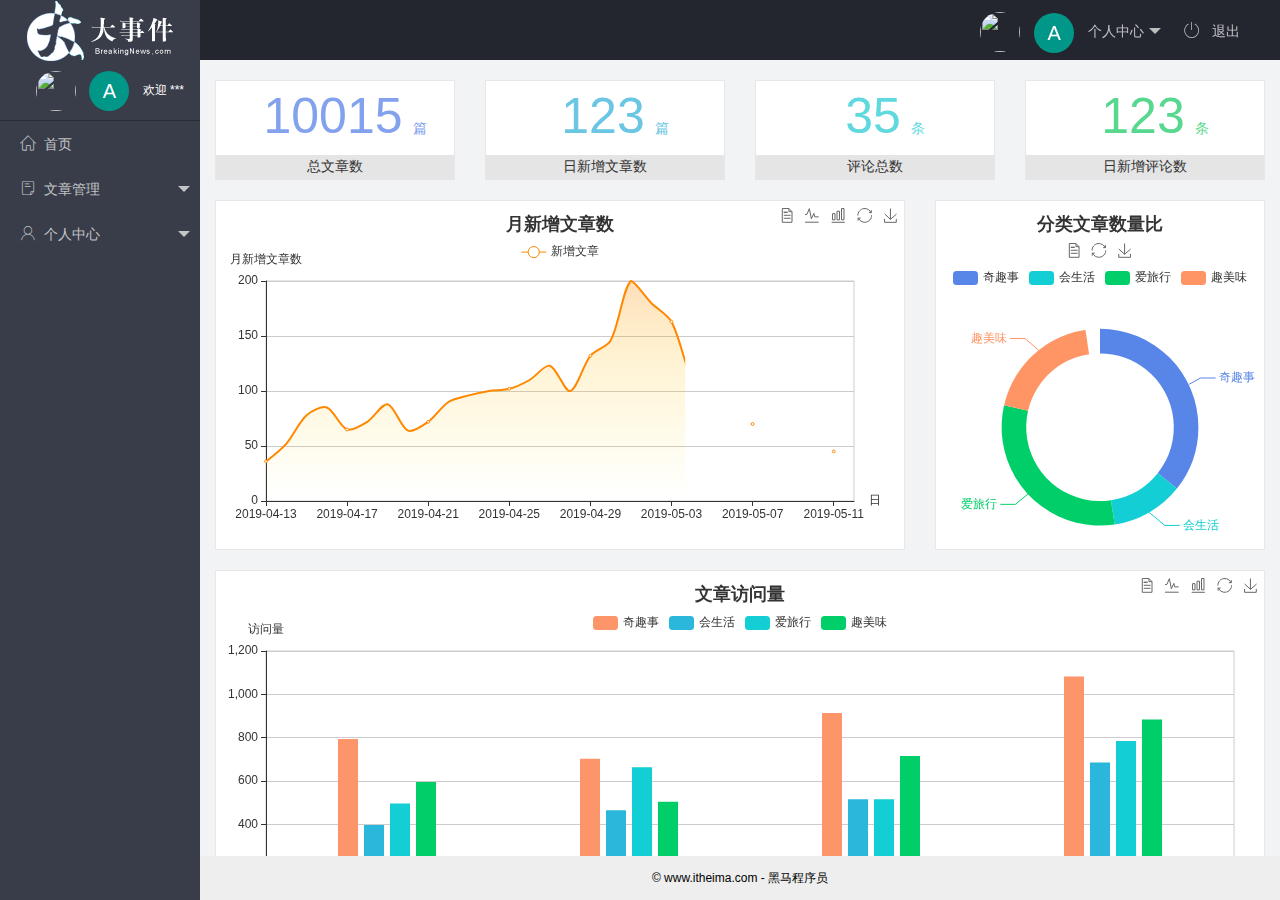
==== commit 71e88242: "完成了首页的安全性校验" ====
--- a/index.html
+++ b/index.html
@@ -36,7 +36,7 @@
             </dl>
           </li>
           <li class="layui-nav-item" lay-header-event="menuRight" lay-unselect>
-            <a href="javascript:;">
+            <a href="javascript:;" id="quit">
               <i class="iconfont icon-tuichu"></i>
               退出
             </a>
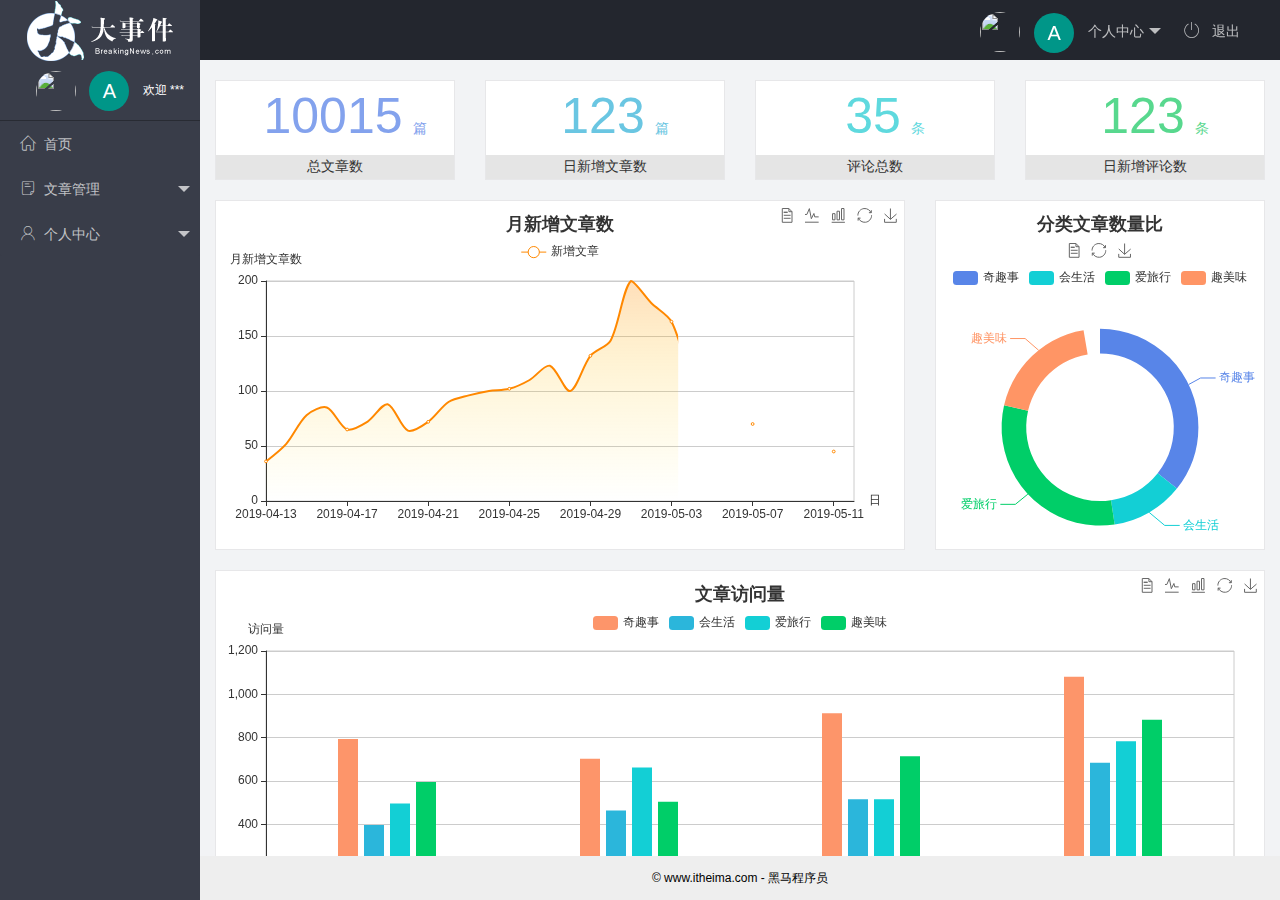
==== commit 9245f77c: "在user分支上完成了基本资料页面" ====
--- a/index.html
+++ b/index.html
@@ -61,13 +61,13 @@
                             <a class="" href="javascript:;"><span class="iconfont icon-16"></span>文章管理</a>
                             <dl class="layui-nav-child">
                               <dd>
-                                <a href="javascript:;"><i class="layui-icon layui-icon-app"></i>文章类别</a>
+                                <a href="javascript:;" target="fm"><i class="layui-icon layui-icon-app"></i>文章类别</a>
                               </dd>
                               <dd>
-                                <a href="javascript:;"><i class="layui-icon layui-icon-app"></i>文章列表</a>
+                                <a href="javascript:;" target="fm"><i class="layui-icon layui-icon-app"></i>文章列表</a>
                               </dd>
                               <dd>
-                                <a href="javascript:;"><i class="layui-icon layui-icon-app"></i>发布文章</a>
+                                <a href="javascript:;" target="fm"><i class="layui-icon layui-icon-app"></i>发布文章</a>
                               </dd>
                             </dl>
                           </li>
@@ -75,13 +75,13 @@
                     <a href="javascript:;"><span class="iconfont icon-user"></span>个人中心</a>
                     <dl class="layui-nav-child">
                       <dd>
-                        <a href="javascript:;"><i class="layui-icon layui-icon-app"></i>基本资料</a>
+                        <a href="/user/user_info.html" target="fm"><i class="layui-icon layui-icon-app"></i>基本资料</a>
                       </dd>
                       <dd>
-                        <a href="javascript:;"><i class="layui-icon layui-icon-app"></i>更换头像</a>
+                        <a href="javascript:;" target="fm"><i class="layui-icon layui-icon-app"></i>更换头像</a>
                       </dd>
                       <dd>
-                        <a href="javascript:;"><i class="layui-icon layui-icon-app"></i>重置密码</a>
+                        <a href="javascript:;" target="fm"><i class="layui-icon layui-icon-app"></i>重置密码</a>
                       </dd>
                     </dl>
             </li>
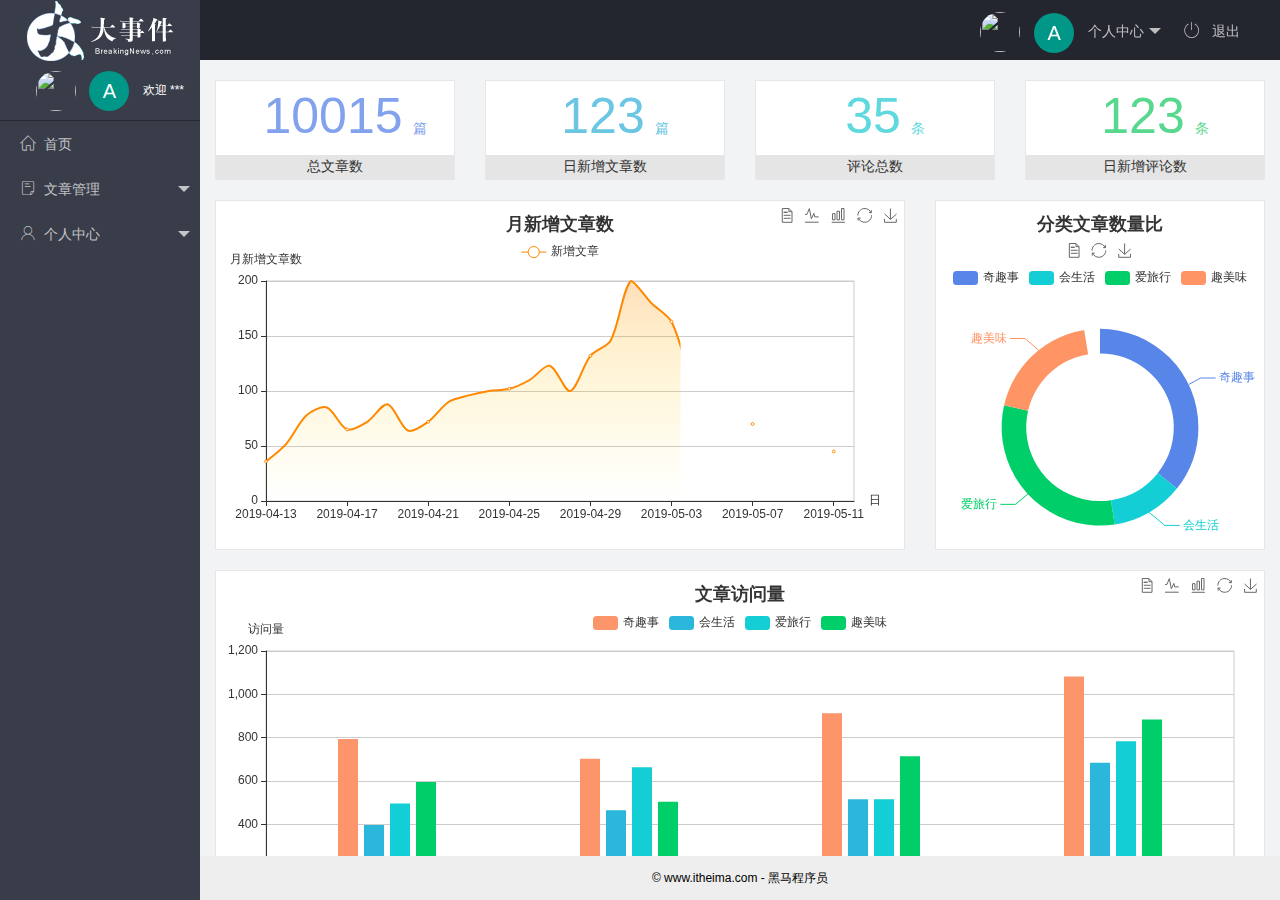
==== commit 15472523: "完成了文章类别页面的开发" ====
--- a/index.html
+++ b/index.html
@@ -61,7 +61,7 @@
                             <a class="" href="javascript:;"><span class="iconfont icon-16"></span>文章管理</a>
                             <dl class="layui-nav-child">
                               <dd>
-                                <a href="javascript:;" target="fm"><i class="layui-icon layui-icon-app"></i>文章类别</a>
+                                <a href="./artical/art_cate.html" target="fm"><i class="layui-icon layui-icon-app"></i>文章类别</a>
                               </dd>
                               <dd>
                                 <a href="javascript:;" target="fm"><i class="layui-icon layui-icon-app"></i>文章列表</a>
@@ -78,10 +78,10 @@
                         <a href="/user/user_info.html" target="fm"><i class="layui-icon layui-icon-app"></i>基本资料</a>
                       </dd>
                       <dd>
-                        <a href="javascript:;" target="fm"><i class="layui-icon layui-icon-app"></i>更换头像</a>
+                        <a href="./user/user_avatar.html" target="fm"><i class="layui-icon layui-icon-app"></i>更换头像</a>
                       </dd>
                       <dd>
-                        <a href="javascript:;" target="fm"><i class="layui-icon layui-icon-app"></i>重置密码</a>
+                        <a href="./user/user_pwd.html" target="fm"><i class="layui-icon layui-icon-app"></i>重置密码</a>
                       </dd>
                     </dl>
             </li>
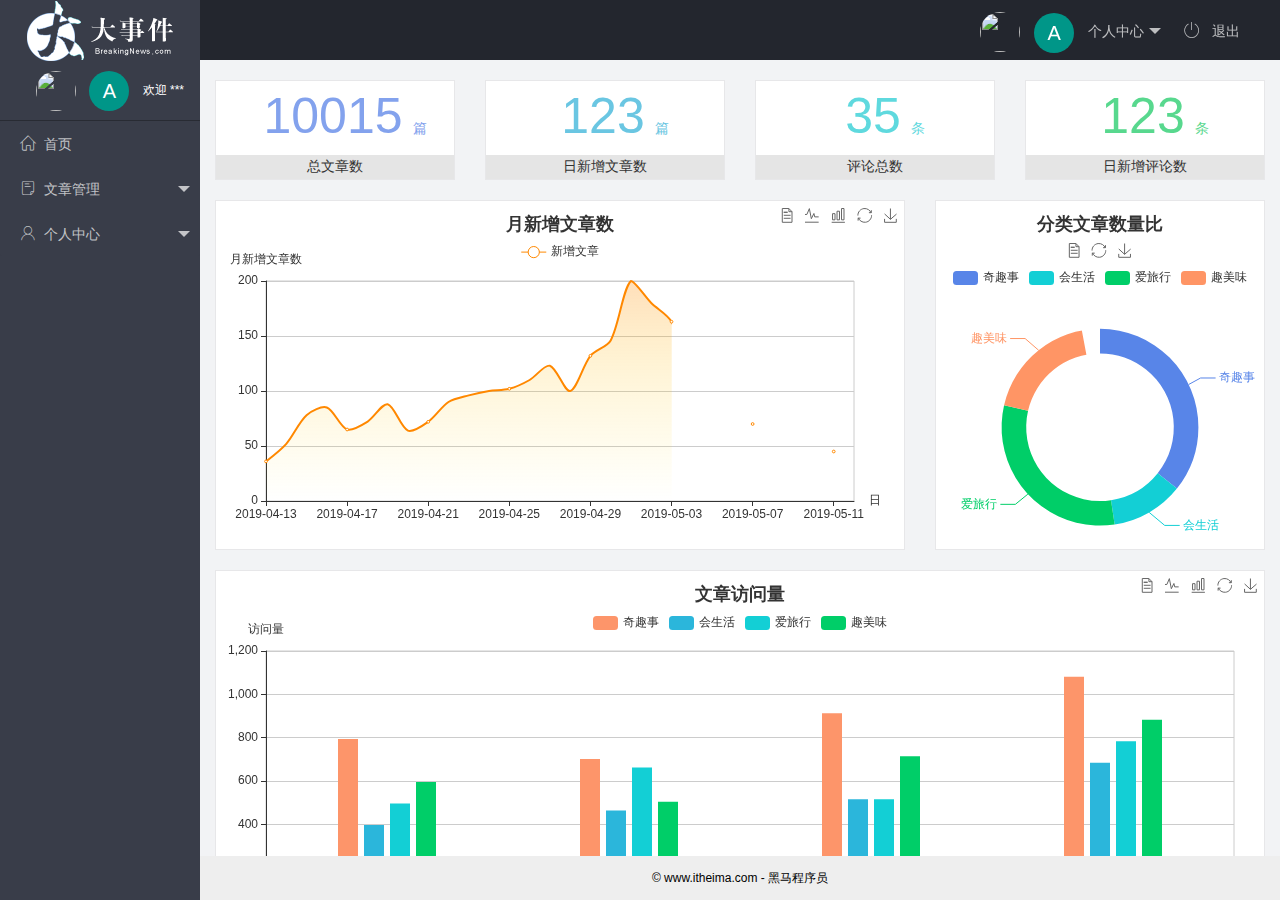
==== commit 1127ed5c: "20221222暂停开发，完成至文章页面" ====
--- a/index.html
+++ b/index.html
@@ -64,7 +64,7 @@
                                 <a href="./artical/art_cate.html" target="fm"><i class="layui-icon layui-icon-app"></i>文章类别</a>
                               </dd>
                               <dd>
-                                <a href="javascript:;" target="fm"><i class="layui-icon layui-icon-app"></i>文章列表</a>
+                                <a href="./artical/art_list.html" target="fm"><i class="layui-icon layui-icon-app"></i>文章列表</a>
                               </dd>
                               <dd>
                                 <a href="javascript:;" target="fm"><i class="layui-icon layui-icon-app"></i>发布文章</a>
